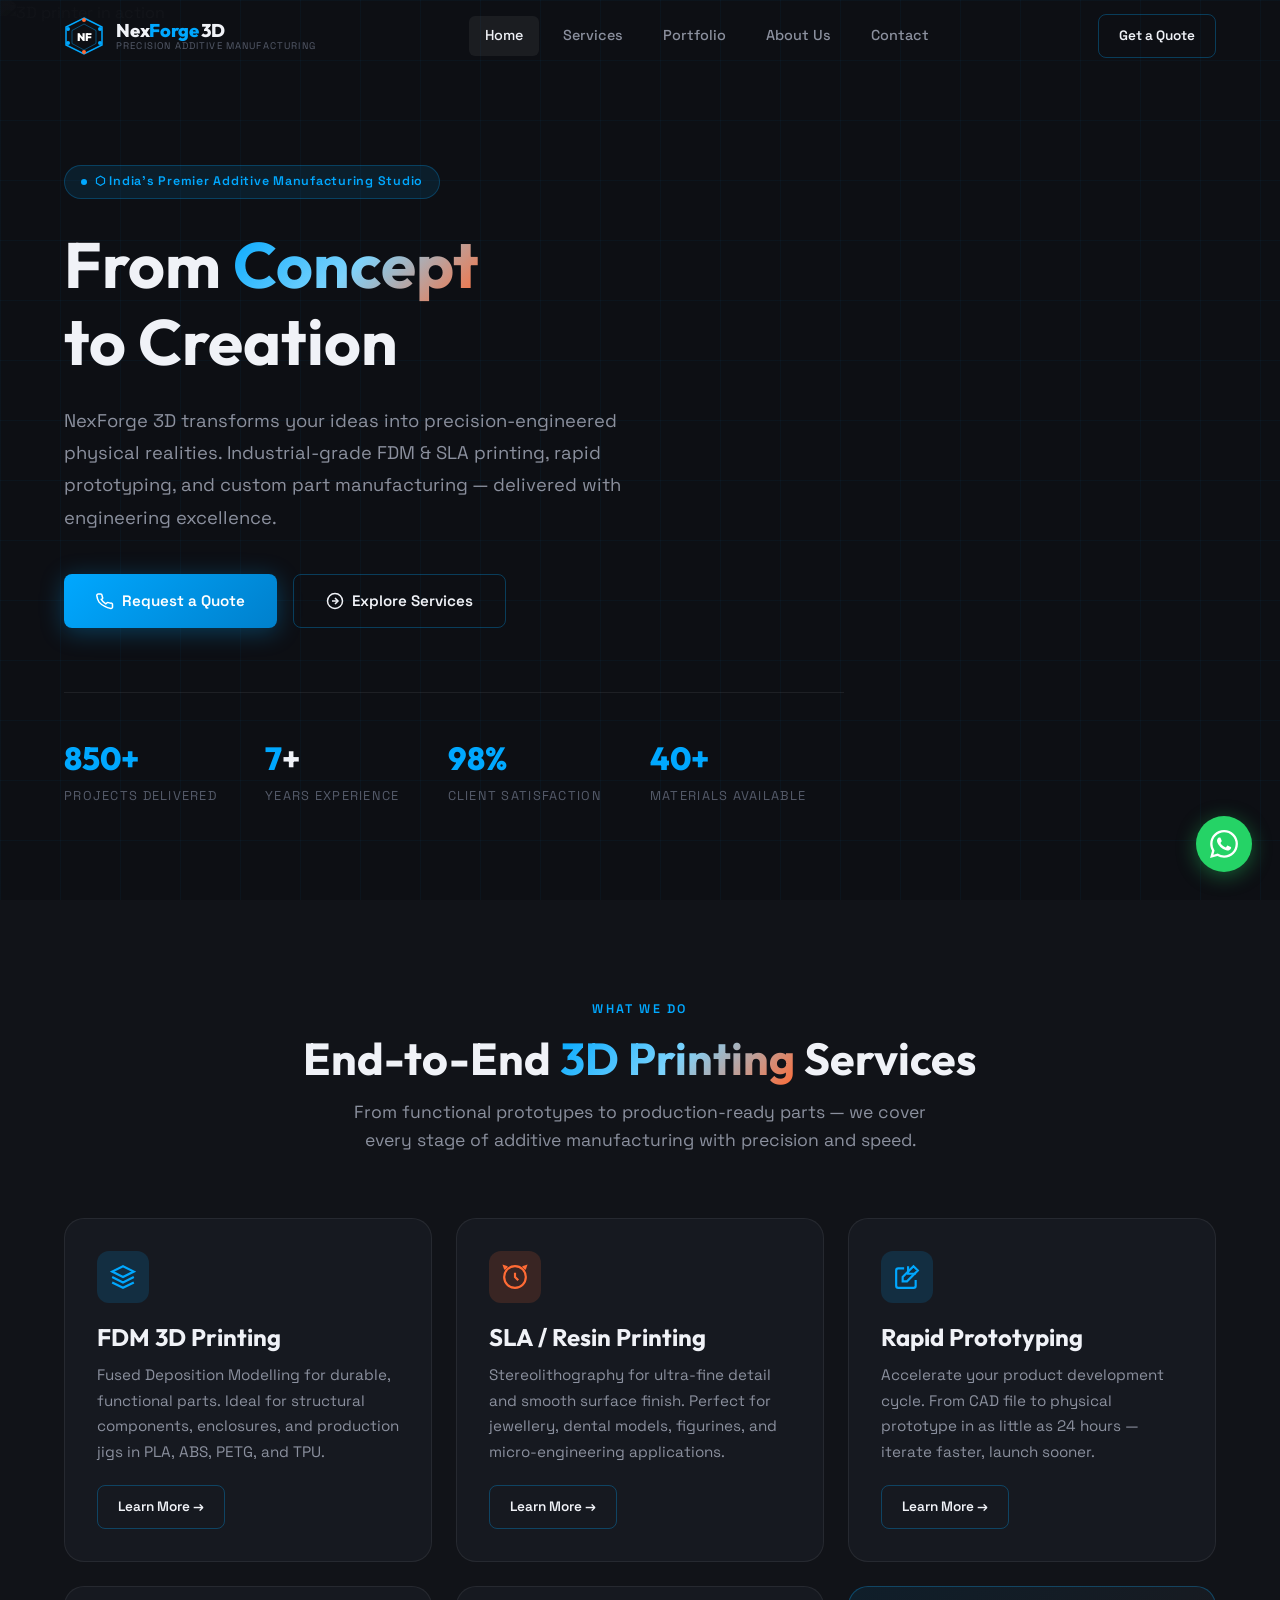
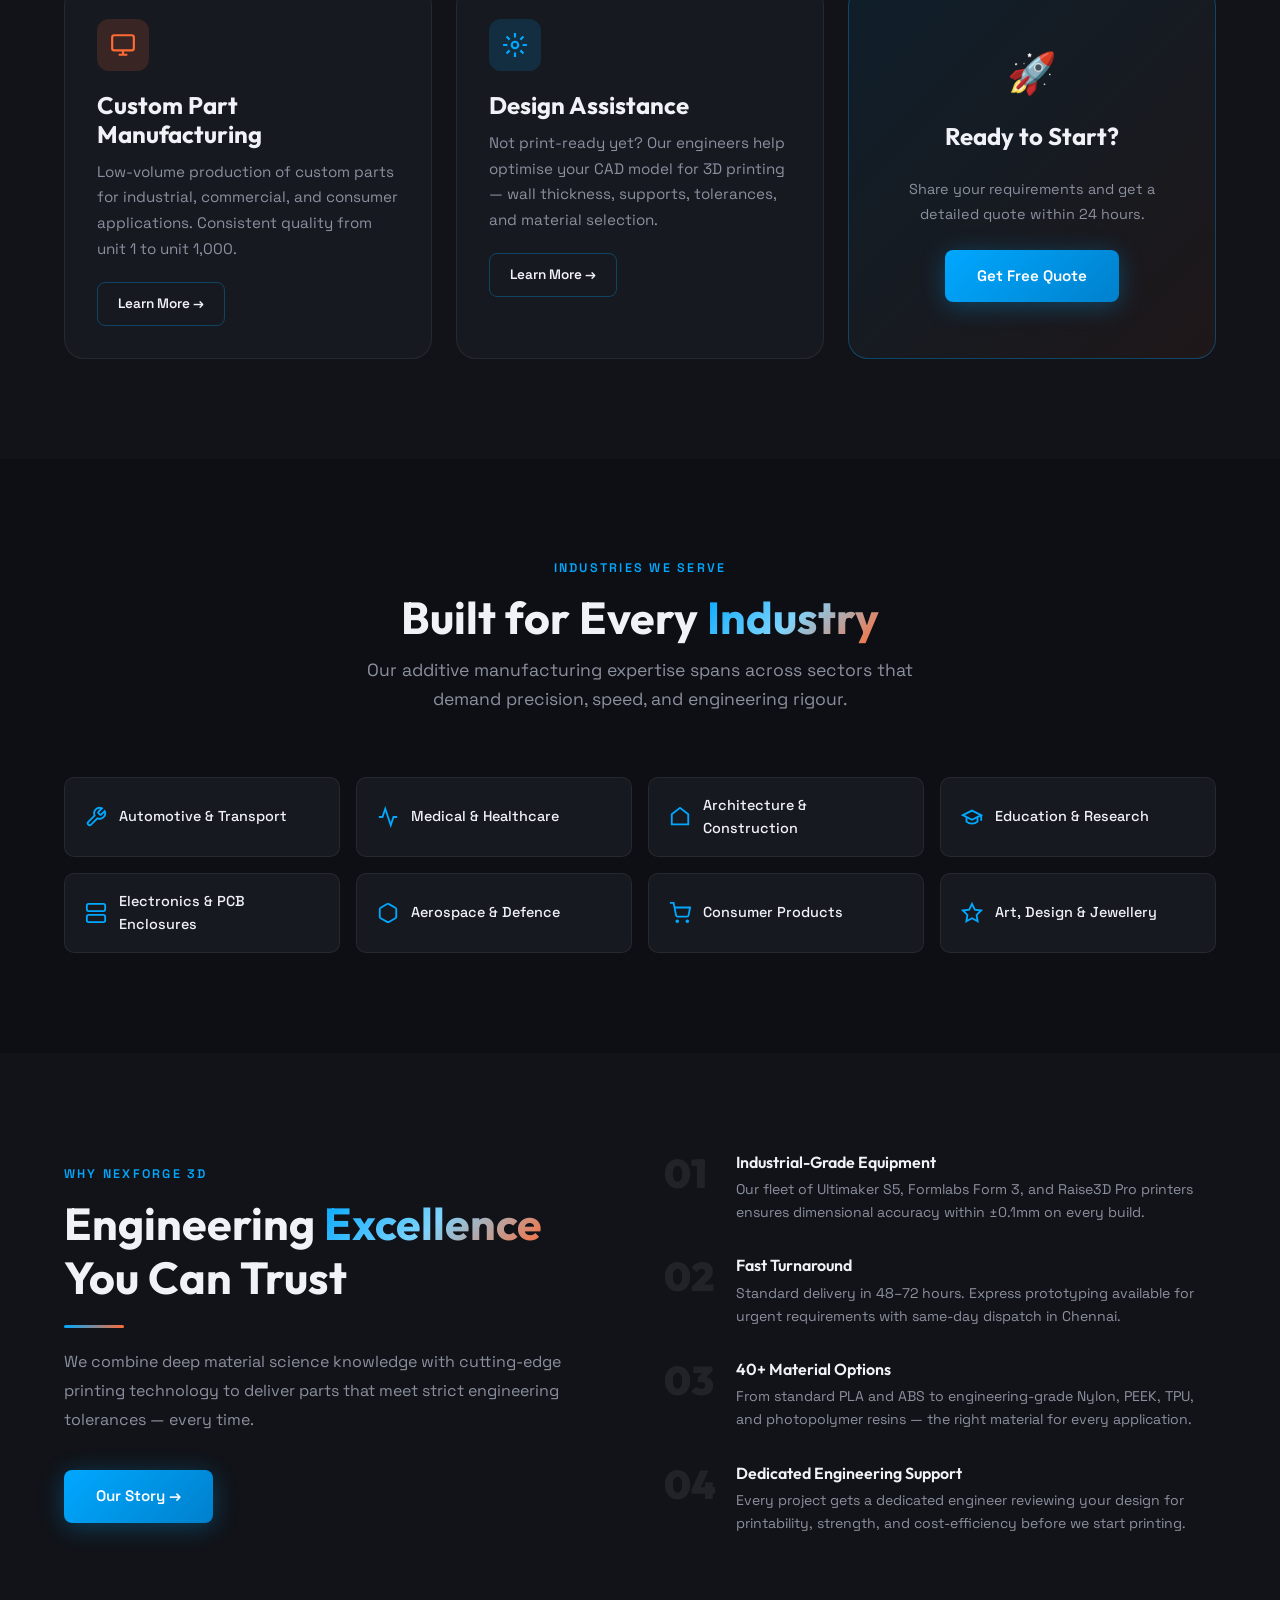
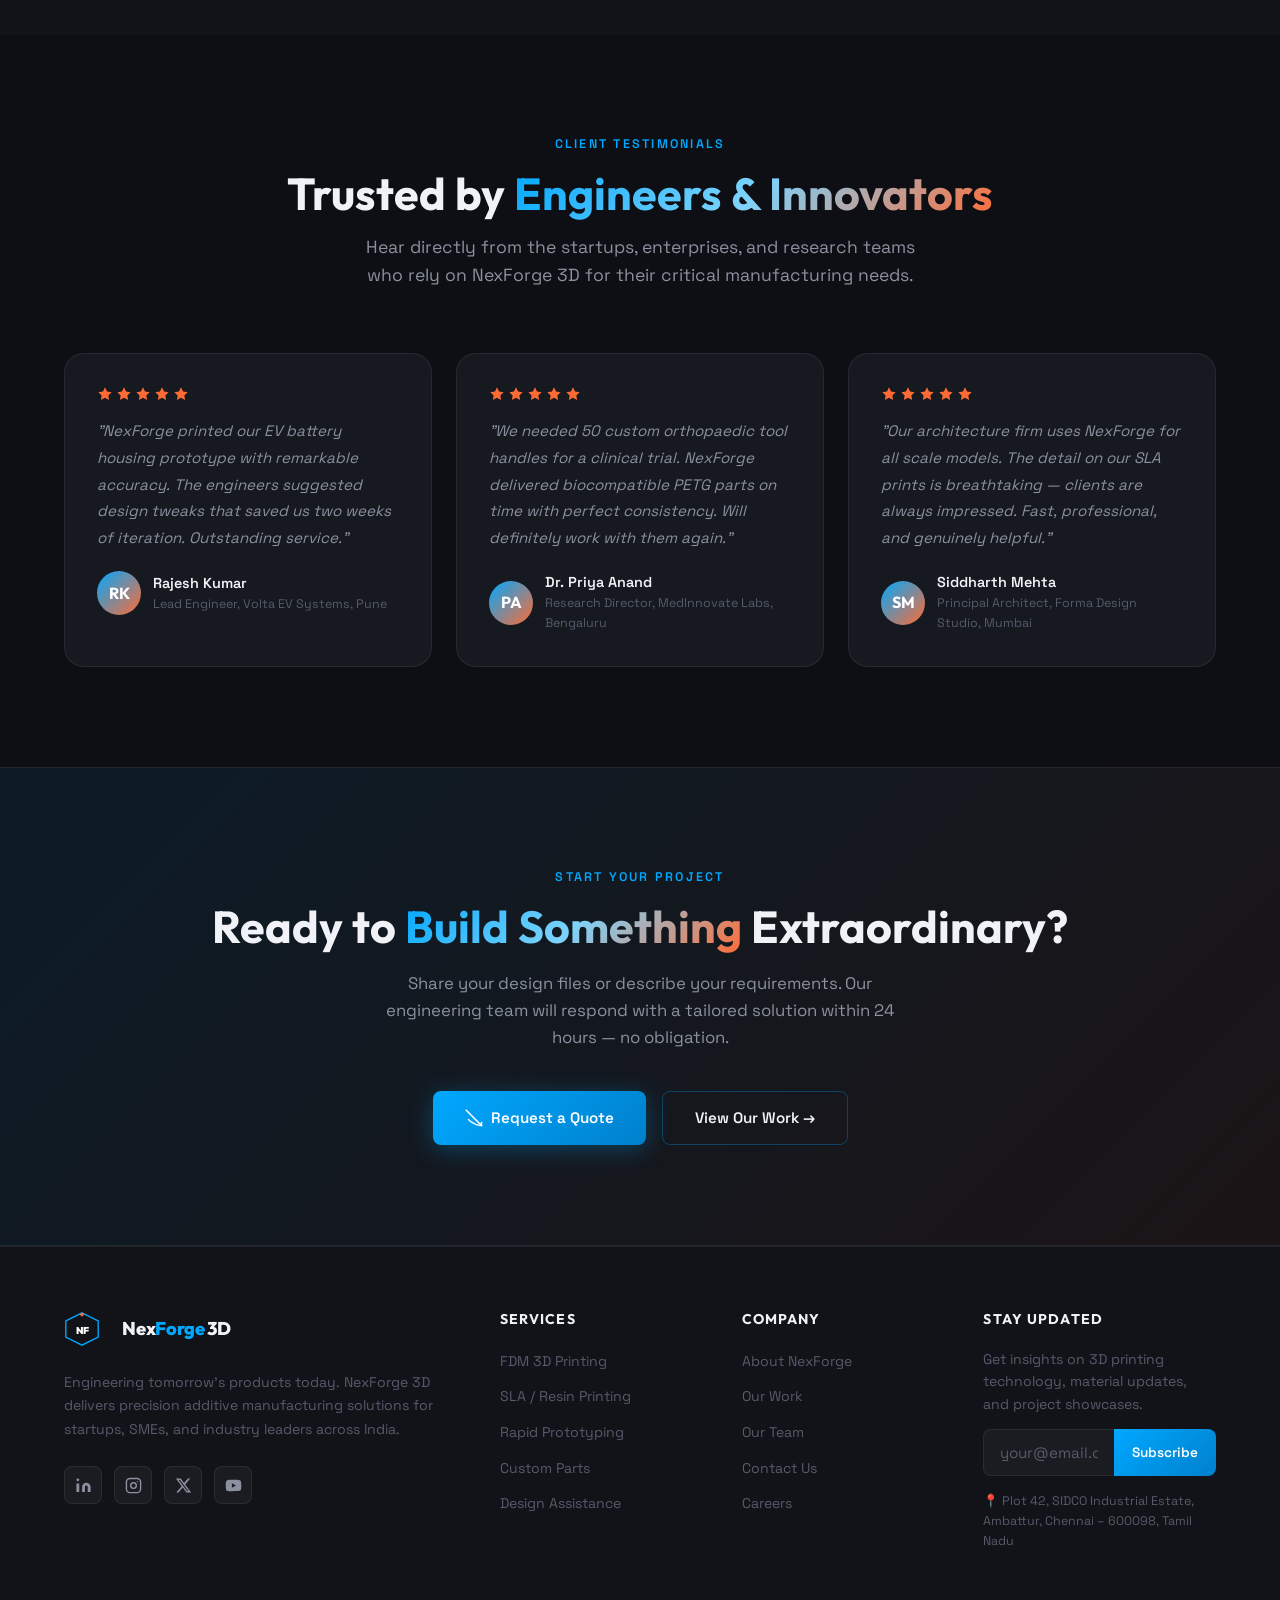
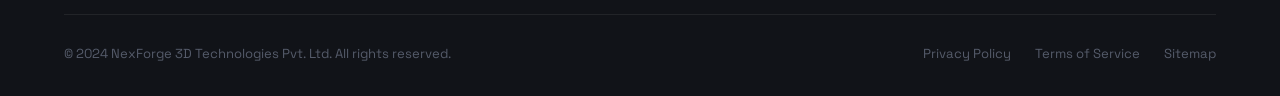
==== index.html @ 6994309c "Add files via upload" ====
<!DOCTYPE html>
<html lang="en">
<head>
<meta charset="UTF-8">
<meta name="viewport" content="width=device-width,initial-scale=1">
<title>NexForge 3D – Precision 3D Printing for Modern Innovation</title>
<meta name="description" content="NexForge 3D delivers professional FDM, SLA, and rapid prototyping services across India. From concept to creation – precision additive manufacturing.">
<link rel="stylesheet" href="styles.css">
<style>
.services-preview{display:grid;grid-template-columns:repeat(3,1fr);gap:24px;}
.industries-grid{display:grid;grid-template-columns:repeat(4,1fr);gap:16px;}
.testimonials-grid{display:grid;grid-template-columns:repeat(3,1fr);gap:24px;}
.hero-visual{position:absolute;right:0;top:50%;transform:translateY(-50%);width:48%;opacity:.6;pointer-events:none;}
@media(max-width:1024px){.services-preview{grid-template-columns:repeat(2,1fr);}.industries-grid{grid-template-columns:repeat(2,1fr);}.testimonials-grid{grid-template-columns:1fr 1fr;}}
@media(max-width:768px){.services-preview,.testimonials-grid{grid-template-columns:1fr;}.industries-grid{grid-template-columns:repeat(2,1fr);}.hero-visual{display:none;}}
</style>
</head>
<body>
<div id="nav-placeholder"></div>

<!-- HERO -->
<section class="hero">
  <div class="hero-bg">
    <img src="C:/Users/deepak/.gemini/antigravity/brain/b2f35f81-ffc1-4e30-b660-33a1008ea707/hero_3d_print_1777573349455.png" alt="3D printer in action">
  </div>
  <div class="hero-grid-overlay"></div>
  <div class="container" style="position:relative;z-index:2;padding-top:40px;padding-bottom:40px;">
    <div class="hero-content">
      <div class="hero-badge">⬡ India's Premier Additive Manufacturing Studio</div>
      <h1>From <span class="gradient-text">Concept</span><br>to Creation</h1>
      <p class="hero-sub">NexForge 3D transforms your ideas into precision-engineered physical realities. Industrial-grade FDM &amp; SLA printing, rapid prototyping, and custom part manufacturing — delivered with engineering excellence.</p>
      <div class="hero-actions">
        <a href="contact.html" class="btn btn-primary">
          <svg viewBox="0 0 24 24" fill="none" stroke="currentColor" stroke-width="2"><path d="M22 16.92v3a2 2 0 01-2.18 2 19.79 19.79 0 01-8.63-3.07A19.5 19.5 0 014.14 13.5 19.79 19.79 0 011.07 4.88 2 2 0 013.05 2.7h3a2 2 0 012 1.72c.127.96.361 1.903.7 2.81a2 2 0 01-.45 2.11L7.09 9.91a16 16 0 006 6l1.27-1.27a2 2 0 012.11-.45c.907.339 1.85.573 2.81.7A2 2 0 0122 16.92z"/></svg>
          Request a Quote
        </a>
        <a href="services.html" class="btn btn-secondary">
          <svg viewBox="0 0 24 24" fill="none" stroke="currentColor" stroke-width="2"><circle cx="12" cy="12" r="10"/><polyline points="12 8 16 12 12 16"/><line x1="8" y1="12" x2="16" y2="12"/></svg>
          Explore Services
        </a>
      </div>
      <div class="hero-stats stats-section">
        <div>
          <div class="hero-stat-num"><span data-count="850" data-suffix="+">850+</span></div>
          <div class="hero-stat-label">Projects Delivered</div>
        </div>
        <div>
          <div class="hero-stat-num"><span data-count="7" data-suffix="">7</span>+</div>
          <div class="hero-stat-label">Years Experience</div>
        </div>
        <div>
          <div class="hero-stat-num"><span data-count="98" data-suffix="%">98%</span></div>
          <div class="hero-stat-label">Client Satisfaction</div>
        </div>
        <div>
          <div class="hero-stat-num"><span data-count="40" data-suffix="+">40+</span></div>
          <div class="hero-stat-label">Materials Available</div>
        </div>
      </div>
    </div>
  </div>
</section>

<!-- SERVICES OVERVIEW -->
<section class="section" style="background:var(--bg-secondary);">
  <div class="container">
    <div class="section-header">
      <span class="eyebrow">What We Do</span>
      <h2>End-to-End <span class="gradient-text">3D Printing</span> Services</h2>
      <p>From functional prototypes to production-ready parts — we cover every stage of additive manufacturing with precision and speed.</p>
    </div>
    <div class="services-preview">
      <div class="card animate-on-scroll">
        <div class="card-icon blue">
          <svg viewBox="0 0 24 24" fill="none" stroke="#00a8ff" stroke-width="2"><path d="M12 2L2 7l10 5 10-5-10-5z"/><path d="M2 17l10 5 10-5"/><path d="M2 12l10 5 10-5"/></svg>
        </div>
        <h3>FDM 3D Printing</h3>
        <p>Fused Deposition Modelling for durable, functional parts. Ideal for structural components, enclosures, and production jigs in PLA, ABS, PETG, and TPU.</p>
        <a href="services.html#fdm" class="btn btn-secondary" style="margin-top:20px;padding:10px 20px;font-size:.85rem;">Learn More →</a>
      </div>
      <div class="card animate-on-scroll delay-1">
        <div class="card-icon orange">
          <svg viewBox="0 0 24 24" fill="none" stroke="#ff6b35" stroke-width="2"><circle cx="12" cy="12" r="10"/><path d="M12 8v4l3 3"/><path d="M5 3L2 2l1 3"/><path d="M19 3l3-1-1 3"/></svg>
        </div>
        <h3>SLA / Resin Printing</h3>
        <p>Stereolithography for ultra-fine detail and smooth surface finish. Perfect for jewellery, dental models, figurines, and micro-engineering applications.</p>
        <a href="services.html#sla" class="btn btn-secondary" style="margin-top:20px;padding:10px 20px;font-size:.85rem;">Learn More →</a>
      </div>
      <div class="card animate-on-scroll delay-2">
        <div class="card-icon blue">
          <svg viewBox="0 0 24 24" fill="none" stroke="#00a8ff" stroke-width="2"><polyline points="13 2 13 9 20 9"/><path d="M20 14.66V20a2 2 0 01-2 2H4a2 2 0 01-2-2V6a2 2 0 012-2h5.34"/><polygon points="18 2 22 6 12 16 8 16 8 12 18 2"/></svg>
        </div>
        <h3>Rapid Prototyping</h3>
        <p>Accelerate your product development cycle. From CAD file to physical prototype in as little as 24 hours — iterate faster, launch sooner.</p>
        <a href="services.html#rapid" class="btn btn-secondary" style="margin-top:20px;padding:10px 20px;font-size:.85rem;">Learn More →</a>
      </div>
      <div class="card animate-on-scroll delay-3">
        <div class="card-icon orange">
          <svg viewBox="0 0 24 24" fill="none" stroke="#ff6b35" stroke-width="2"><rect x="2" y="3" width="20" height="14" rx="2"/><path d="M8 21h8m-4-4v4"/></svg>
        </div>
        <h3>Custom Part Manufacturing</h3>
        <p>Low-volume production of custom parts for industrial, commercial, and consumer applications. Consistent quality from unit 1 to unit 1,000.</p>
        <a href="services.html#custom" class="btn btn-secondary" style="margin-top:20px;padding:10px 20px;font-size:.85rem;">Learn More →</a>
      </div>
      <div class="card animate-on-scroll delay-1">
        <div class="card-icon blue">
          <svg viewBox="0 0 24 24" fill="none" stroke="#00a8ff" stroke-width="2"><circle cx="12" cy="12" r="3"/><path d="M12 1v4M12 19v4M4.22 4.22l2.83 2.83M16.95 16.95l2.83 2.83M1 12h4M19 12h4M4.22 19.78l2.83-2.83M16.95 7.05l2.83-2.83"/></svg>
        </div>
        <h3>Design Assistance</h3>
        <p>Not print-ready yet? Our engineers help optimise your CAD model for 3D printing — wall thickness, supports, tolerances, and material selection.</p>
        <a href="services.html#design" class="btn btn-secondary" style="margin-top:20px;padding:10px 20px;font-size:.85rem;">Learn More →</a>
      </div>
      <div class="card animate-on-scroll delay-2" style="background:linear-gradient(135deg,rgba(0,168,255,.08),rgba(255,107,53,.06));border-color:var(--border-blue);">
        <div style="height:100%;display:flex;flex-direction:column;justify-content:center;align-items:center;text-align:center;gap:16px;">
          <div style="font-size:2.5rem;">🚀</div>
          <h3>Ready to Start?</h3>
          <p style="color:var(--text-secondary);font-size:.9rem;">Share your requirements and get a detailed quote within 24 hours.</p>
          <a href="contact.html" class="btn btn-primary" style="margin-top:8px;">Get Free Quote</a>
        </div>
      </div>
    </div>
  </div>
</section>

<!-- INDUSTRIES -->
<section class="section">
  <div class="container">
    <div class="section-header">
      <span class="eyebrow">Industries We Serve</span>
      <h2>Built for Every <span class="gradient-text">Industry</span></h2>
      <p>Our additive manufacturing expertise spans across sectors that demand precision, speed, and engineering rigour.</p>
    </div>
    <div class="industries-grid">
      <div class="industry-pill animate-on-scroll">
        <svg viewBox="0 0 24 24" fill="none" stroke="currentColor" stroke-width="2"><path d="M14.7 6.3a1 1 0 000 1.4l1.6 1.6a1 1 0 001.4 0l3.77-3.77a6 6 0 01-7.94 7.94l-6.91 6.91a2.12 2.12 0 01-3-3l6.91-6.91a6 6 0 017.94-7.94l-3.76 3.76z"/></svg>
        <span>Automotive &amp; Transport</span>
      </div>
      <div class="industry-pill animate-on-scroll delay-1">
        <svg viewBox="0 0 24 24" fill="none" stroke="currentColor" stroke-width="2"><path d="M22 12h-4l-3 9L9 3l-3 9H2"/></svg>
        <span>Medical &amp; Healthcare</span>
      </div>
      <div class="industry-pill animate-on-scroll delay-2">
        <svg viewBox="0 0 24 24" fill="none" stroke="currentColor" stroke-width="2"><polygon points="3 9 12 2 21 9 21 20 3 20 3 9"/></svg>
        <span>Architecture &amp; Construction</span>
      </div>
      <div class="industry-pill animate-on-scroll delay-3">
        <svg viewBox="0 0 24 24" fill="none" stroke="currentColor" stroke-width="2"><path d="M22 10v6M2 10l10-5 10 5-10 5z"/><path d="M6 12v5c3 3 9 3 12 0v-5"/></svg>
        <span>Education &amp; Research</span>
      </div>
      <div class="industry-pill animate-on-scroll">
        <svg viewBox="0 0 24 24" fill="none" stroke="currentColor" stroke-width="2"><rect x="2" y="2" width="20" height="8" rx="2"/><rect x="2" y="14" width="20" height="8" rx="2"/><line x1="6" y1="6" x2="6.01" y2="6"/><line x1="6" y1="18" x2="6.01" y2="18"/></svg>
        <span>Electronics &amp; PCB Enclosures</span>
      </div>
      <div class="industry-pill animate-on-scroll delay-1">
        <svg viewBox="0 0 24 24" fill="none" stroke="currentColor" stroke-width="2"><path d="M21 16V8a2 2 0 00-1-1.73l-7-4a2 2 0 00-2 0l-7 4A2 2 0 003 8v8a2 2 0 001 1.73l7 4a2 2 0 002 0l7-4A2 2 0 0021 16z"/></svg>
        <span>Aerospace &amp; Defence</span>
      </div>
      <div class="industry-pill animate-on-scroll delay-2">
        <svg viewBox="0 0 24 24" fill="none" stroke="currentColor" stroke-width="2"><circle cx="9" cy="21" r="1"/><circle cx="20" cy="21" r="1"/><path d="M1 1h4l2.68 13.39a2 2 0 002 1.61h9.72a2 2 0 002-1.61L23 6H6"/></svg>
        <span>Consumer Products</span>
      </div>
      <div class="industry-pill animate-on-scroll delay-3">
        <svg viewBox="0 0 24 24" fill="none" stroke="currentColor" stroke-width="2"><polygon points="12 2 15.09 8.26 22 9.27 17 14.14 18.18 21.02 12 17.77 5.82 21.02 7 14.14 2 9.27 8.91 8.26 12 2"/></svg>
        <span>Art, Design &amp; Jewellery</span>
      </div>
    </div>
  </div>
</section>

<!-- WHY CHOOSE US -->
<section class="section" style="background:var(--bg-secondary);">
  <div class="container">
    <div class="why-grid">
      <div>
        <span class="eyebrow">Why NexForge 3D</span>
        <h2>Engineering <span class="gradient-text">Excellence</span> You Can Trust</h2>
        <div class="divider left"></div>
        <p style="color:var(--text-secondary);margin:20px 0 36px;line-height:1.8;">We combine deep material science knowledge with cutting-edge printing technology to deliver parts that meet strict engineering tolerances — every time.</p>
        <a href="about.html" class="btn btn-primary">Our Story →</a>
      </div>
      <div>
        <div class="why-item animate-on-scroll">
          <div class="why-num">01</div>
          <div class="why-text">
            <h4>Industrial-Grade Equipment</h4>
            <p>Our fleet of Ultimaker S5, Formlabs Form 3, and Raise3D Pro printers ensures dimensional accuracy within ±0.1mm on every build.</p>
          </div>
        </div>
        <div class="why-item animate-on-scroll delay-1">
          <div class="why-num">02</div>
          <div class="why-text">
            <h4>Fast Turnaround</h4>
            <p>Standard delivery in 48–72 hours. Express prototyping available for urgent requirements with same-day dispatch in Chennai.</p>
          </div>
        </div>
        <div class="why-item animate-on-scroll delay-2">
          <div class="why-num">03</div>
          <div class="why-text">
            <h4>40+ Material Options</h4>
            <p>From standard PLA and ABS to engineering-grade Nylon, PEEK, TPU, and photopolymer resins — the right material for every application.</p>
          </div>
        </div>
        <div class="why-item animate-on-scroll delay-3">
          <div class="why-num">04</div>
          <div class="why-text">
            <h4>Dedicated Engineering Support</h4>
            <p>Every project gets a dedicated engineer reviewing your design for printability, strength, and cost-efficiency before we start printing.</p>
          </div>
        </div>
      </div>
    </div>
  </div>
</section>

<!-- TESTIMONIALS -->
<section class="section">
  <div class="container">
    <div class="section-header">
      <span class="eyebrow">Client Testimonials</span>
      <h2>Trusted by <span class="gradient-text">Engineers &amp; Innovators</span></h2>
      <p>Hear directly from the startups, enterprises, and research teams who rely on NexForge 3D for their critical manufacturing needs.</p>
    </div>
    <div class="testimonials-grid">
      <div class="testimonial-card animate-on-scroll">
        <div class="stars">
          <svg viewBox="0 0 24 24"><polygon points="12 2 15.09 8.26 22 9.27 17 14.14 18.18 21.02 12 17.77 5.82 21.02 7 14.14 2 9.27 8.91 8.26 12 2"/></svg>
          <svg viewBox="0 0 24 24"><polygon points="12 2 15.09 8.26 22 9.27 17 14.14 18.18 21.02 12 17.77 5.82 21.02 7 14.14 2 9.27 8.91 8.26 12 2"/></svg>
          <svg viewBox="0 0 24 24"><polygon points="12 2 15.09 8.26 22 9.27 17 14.14 18.18 21.02 12 17.77 5.82 21.02 7 14.14 2 9.27 8.91 8.26 12 2"/></svg>
          <svg viewBox="0 0 24 24"><polygon points="12 2 15.09 8.26 22 9.27 17 14.14 18.18 21.02 12 17.77 5.82 21.02 7 14.14 2 9.27 8.91 8.26 12 2"/></svg>
          <svg viewBox="0 0 24 24"><polygon points="12 2 15.09 8.26 22 9.27 17 14.14 18.18 21.02 12 17.77 5.82 21.02 7 14.14 2 9.27 8.91 8.26 12 2"/></svg>
        </div>
        <blockquote>"NexForge printed our EV battery housing prototype with remarkable accuracy. The engineers suggested design tweaks that saved us two weeks of iteration. Outstanding service."</blockquote>
        <div class="testimonial-author">
          <div class="author-avatar">RK</div>
          <div>
            <div class="author-name">Rajesh Kumar</div>
            <div class="author-role">Lead Engineer, Volta EV Systems, Pune</div>
          </div>
        </div>
      </div>
      <div class="testimonial-card animate-on-scroll delay-1">
        <div class="stars">
          <svg viewBox="0 0 24 24"><polygon points="12 2 15.09 8.26 22 9.27 17 14.14 18.18 21.02 12 17.77 5.82 21.02 7 14.14 2 9.27 8.91 8.26 12 2"/></svg>
          <svg viewBox="0 0 24 24"><polygon points="12 2 15.09 8.26 22 9.27 17 14.14 18.18 21.02 12 17.77 5.82 21.02 7 14.14 2 9.27 8.91 8.26 12 2"/></svg>
          <svg viewBox="0 0 24 24"><polygon points="12 2 15.09 8.26 22 9.27 17 14.14 18.18 21.02 12 17.77 5.82 21.02 7 14.14 2 9.27 8.91 8.26 12 2"/></svg>
          <svg viewBox="0 0 24 24"><polygon points="12 2 15.09 8.26 22 9.27 17 14.14 18.18 21.02 12 17.77 5.82 21.02 7 14.14 2 9.27 8.91 8.26 12 2"/></svg>
          <svg viewBox="0 0 24 24"><polygon points="12 2 15.09 8.26 22 9.27 17 14.14 18.18 21.02 12 17.77 5.82 21.02 7 14.14 2 9.27 8.91 8.26 12 2"/></svg>
        </div>
        <blockquote>"We needed 50 custom orthopaedic tool handles for a clinical trial. NexForge delivered biocompatible PETG parts on time with perfect consistency. Will definitely work with them again."</blockquote>
        <div class="testimonial-author">
          <div class="author-avatar">PA</div>
          <div>
            <div class="author-name">Dr. Priya Anand</div>
            <div class="author-role">Research Director, MedInnovate Labs, Bengaluru</div>
          </div>
        </div>
      </div>
      <div class="testimonial-card animate-on-scroll delay-2">
        <div class="stars">
          <svg viewBox="0 0 24 24"><polygon points="12 2 15.09 8.26 22 9.27 17 14.14 18.18 21.02 12 17.77 5.82 21.02 7 14.14 2 9.27 8.91 8.26 12 2"/></svg>
          <svg viewBox="0 0 24 24"><polygon points="12 2 15.09 8.26 22 9.27 17 14.14 18.18 21.02 12 17.77 5.82 21.02 7 14.14 2 9.27 8.91 8.26 12 2"/></svg>
          <svg viewBox="0 0 24 24"><polygon points="12 2 15.09 8.26 22 9.27 17 14.14 18.18 21.02 12 17.77 5.82 21.02 7 14.14 2 9.27 8.91 8.26 12 2"/></svg>
          <svg viewBox="0 0 24 24"><polygon points="12 2 15.09 8.26 22 9.27 17 14.14 18.18 21.02 12 17.77 5.82 21.02 7 14.14 2 9.27 8.91 8.26 12 2"/></svg>
          <svg viewBox="0 0 24 24"><polygon points="12 2 15.09 8.26 22 9.27 17 14.14 18.18 21.02 12 17.77 5.82 21.02 7 14.14 2 9.27 8.91 8.26 12 2"/></svg>
        </div>
        <blockquote>"Our architecture firm uses NexForge for all scale models. The detail on our SLA prints is breathtaking — clients are always impressed. Fast, professional, and genuinely helpful."</blockquote>
        <div class="testimonial-author">
          <div class="author-avatar">SM</div>
          <div>
            <div class="author-name">Siddharth Mehta</div>
            <div class="author-role">Principal Architect, Forma Design Studio, Mumbai</div>
          </div>
        </div>
      </div>
    </div>
  </div>
</section>

<!-- CTA -->
<section class="cta-section">
  <div class="container">
    <span class="eyebrow" style="display:block;text-align:center;">Start Your Project</span>
    <h2>Ready to <span class="gradient-text">Build Something</span> Extraordinary?</h2>
    <p>Share your design files or describe your requirements. Our engineering team will respond with a tailored solution within 24 hours — no obligation.</p>
    <div class="cta-actions">
      <a href="contact.html" class="btn btn-primary">
        <svg viewBox="0 0 24 24" fill="none" stroke="currentColor" stroke-width="2"><path d="M22 16.92v3a2 2 0 01-2.18 2 19.79 19.79 0 01-8.63-3.07A19.5 19.5 0 014.14 13.5"/><path d="M1 1l22 22"/></svg>
        Request a Quote
      </a>
      <a href="portfolio.html" class="btn btn-secondary">View Our Work →</a>
    </div>
  </div>
</section>

<div id="footer-placeholder"></div>
<script src="components.js"></script>
<script src="main.js"></script>
</body>
</html>
---- styles.css ----
@import url('https://fonts.googleapis.com/css2?family=Outfit:wght@300;400;500;600;700;800;900&family=Space+Grotesk:wght@300;400;500;600;700&display=swap');

:root {
  --bg-primary: #0d0f14;
  --bg-secondary: #111318;
  --bg-card: #161920;
  --bg-card-hover: #1c2028;
  --blue: #00a8ff;
  --blue-dark: #0080cc;
  --blue-glow: rgba(0,168,255,0.15);
  --orange: #ff6b35;
  --orange-dark: #e05520;
  --orange-glow: rgba(255,107,53,0.15);
  --text-primary: #f0f2f7;
  --text-secondary: #8b909e;
  --text-muted: #555b6a;
  --border: rgba(255,255,255,0.07);
  --border-blue: rgba(0,168,255,0.3);
  --nav-h: 72px;
  --radius: 12px;
  --radius-lg: 20px;
  --shadow-blue: 0 0 40px rgba(0,168,255,0.12);
  --shadow-orange: 0 0 40px rgba(255,107,53,0.12);
  --transition: all 0.3s cubic-bezier(0.4,0,0.2,1);
}

*,*::before,*::after{box-sizing:border-box;margin:0;padding:0;}
html{scroll-behavior:smooth;font-size:16px;}
body{background:var(--bg-primary);color:var(--text-primary);font-family:'Space Grotesk',sans-serif;line-height:1.6;overflow-x:hidden;}
img{max-width:100%;height:auto;display:block;}
a{text-decoration:none;color:inherit;}
ul{list-style:none;}
button{cursor:pointer;border:none;background:none;font-family:inherit;}

/* ── SCROLLBAR ── */
::-webkit-scrollbar{width:6px;}
::-webkit-scrollbar-track{background:var(--bg-secondary);}
::-webkit-scrollbar-thumb{background:var(--blue-dark);border-radius:3px;}

/* ── TYPOGRAPHY ── */
h1,h2,h3,h4,h5{font-family:'Outfit',sans-serif;line-height:1.2;font-weight:700;}
h1{font-size:clamp(2.4rem,5vw,4.2rem);}
h2{font-size:clamp(1.8rem,3.5vw,2.8rem);}
h3{font-size:clamp(1.2rem,2vw,1.5rem);}
.eyebrow{font-size:.78rem;font-weight:600;letter-spacing:.18em;text-transform:uppercase;color:var(--blue);margin-bottom:.75rem;display:block;}
.gradient-text{background:linear-gradient(135deg,var(--blue) 0%,#7dd3fc 50%,var(--orange) 100%);-webkit-background-clip:text;-webkit-text-fill-color:transparent;background-clip:text;}

/* ── LAYOUT ── */
.container{width:100%;max-width:1200px;margin:0 auto;padding:0 24px;}
.section{padding:100px 0;}
.section-header{text-align:center;margin-bottom:64px;}
.section-header p{color:var(--text-secondary);font-size:1.1rem;max-width:580px;margin:.75rem auto 0;}
.grid-2{display:grid;grid-template-columns:repeat(2,1fr);gap:32px;}
.grid-3{display:grid;grid-template-columns:repeat(3,1fr);gap:28px;}
.grid-4{display:grid;grid-template-columns:repeat(4,1fr);gap:24px;}

/* ── BUTTONS ── */
.btn{display:inline-flex;align-items:center;gap:8px;padding:14px 32px;border-radius:8px;font-weight:600;font-size:.95rem;transition:var(--transition);position:relative;overflow:hidden;}
.btn::before{content:'';position:absolute;inset:0;opacity:0;transition:opacity .3s;}
.btn:hover::before{opacity:1;}
.btn-primary{background:linear-gradient(135deg,var(--blue),var(--blue-dark));color:#fff;box-shadow:0 4px 24px rgba(0,168,255,0.3);}
.btn-primary::before{background:linear-gradient(135deg,#22c0ff,var(--blue));}
.btn-primary:hover{transform:translateY(-2px);box-shadow:0 8px 32px rgba(0,168,255,0.45);}
.btn-secondary{background:transparent;color:var(--text-primary);border:1.5px solid var(--border-blue);}
.btn-secondary:hover{background:var(--blue-glow);border-color:var(--blue);color:var(--blue);}
.btn-orange{background:linear-gradient(135deg,var(--orange),var(--orange-dark));color:#fff;box-shadow:0 4px 24px rgba(255,107,53,0.3);}
.btn-orange:hover{transform:translateY(-2px);box-shadow:0 8px 32px rgba(255,107,53,0.45);}
.btn svg{width:18px;height:18px;flex-shrink:0;}

/* ── NAV ── */
nav{position:fixed;top:0;left:0;right:0;z-index:1000;height:var(--nav-h);transition:var(--transition);}
nav.scrolled{background:rgba(13,15,20,0.92);backdrop-filter:blur(20px);-webkit-backdrop-filter:blur(20px);border-bottom:1px solid var(--border);}
.nav-inner{display:flex;align-items:center;justify-content:space-between;height:var(--nav-h);}
.nav-logo{display:flex;align-items:center;gap:12px;}
.nav-logo-icon{width:40px;height:40px;flex-shrink:0;}
.nav-logo-text{display:flex;flex-direction:column;line-height:1.1;}
.nav-logo-text .brand{font-family:'Outfit',sans-serif;font-weight:800;font-size:1.15rem;letter-spacing:-.01em;}
.nav-logo-text .brand span{color:var(--blue);}
.nav-logo-text .tagline-nav{font-size:.6rem;color:var(--text-muted);letter-spacing:.12em;text-transform:uppercase;}
.nav-links{display:flex;align-items:center;gap:8px;}
.nav-links a{padding:8px 16px;border-radius:6px;font-size:.9rem;font-weight:500;color:var(--text-secondary);transition:var(--transition);}
.nav-links a:hover,.nav-links a.active{color:var(--text-primary);background:rgba(255,255,255,0.06);}
.nav-cta{display:flex;align-items:center;gap:12px;}
.nav-hamburger{display:none;flex-direction:column;gap:5px;padding:8px;cursor:pointer;}
.nav-hamburger span{width:24px;height:2px;background:var(--text-primary);border-radius:2px;transition:var(--transition);}
.mobile-menu{display:none;position:fixed;top:var(--nav-h);left:0;right:0;background:rgba(13,15,20,0.98);backdrop-filter:blur(20px);padding:24px;border-bottom:1px solid var(--border);z-index:999;}
.mobile-menu.open{display:flex;flex-direction:column;gap:4px;}
.mobile-menu a{padding:12px 16px;border-radius:8px;font-size:1rem;font-weight:500;color:var(--text-secondary);transition:var(--transition);}
.mobile-menu a:hover,.mobile-menu a.active{color:var(--text-primary);background:rgba(255,255,255,0.06);}
.mobile-menu .mobile-cta{margin-top:12px;}

/* ── HERO ── */
.hero{min-height:100vh;display:flex;align-items:center;position:relative;overflow:hidden;padding-top:var(--nav-h);}
.hero-bg{position:absolute;inset:0;z-index:0;}
.hero-bg img{width:100%;height:100%;object-fit:cover;opacity:.25;}
.hero-bg::after{content:'';position:absolute;inset:0;background:linear-gradient(135deg,rgba(13,15,20,.95) 0%,rgba(13,15,20,.7) 50%,rgba(13,15,20,.88) 100%);}
.hero-grid-overlay{position:absolute;inset:0;background-image:linear-gradient(rgba(0,168,255,.04) 1px,transparent 1px),linear-gradient(90deg,rgba(0,168,255,.04) 1px,transparent 1px);background-size:60px 60px;z-index:1;}
.hero-content{position:relative;z-index:2;max-width:780px;}
.hero-badge{display:inline-flex;align-items:center;gap:8px;background:rgba(0,168,255,0.1);border:1px solid rgba(0,168,255,0.25);border-radius:100px;padding:6px 16px;font-size:.78rem;font-weight:600;color:var(--blue);margin-bottom:28px;letter-spacing:.06em;}
.hero-badge::before{content:'';width:6px;height:6px;background:var(--blue);border-radius:50%;animation:pulse 2s infinite;}
.hero h1{margin-bottom:24px;}
.hero-sub{font-size:1.15rem;color:var(--text-secondary);max-width:560px;margin-bottom:40px;line-height:1.75;}
.hero-actions{display:flex;gap:16px;flex-wrap:wrap;}
.hero-stats{display:flex;gap:48px;margin-top:64px;padding-top:40px;border-top:1px solid var(--border);}
.hero-stat-num{font-family:'Outfit',sans-serif;font-size:2rem;font-weight:800;color:var(--text-primary);}
.hero-stat-num span{color:var(--blue);}
.hero-stat-label{font-size:.8rem;color:var(--text-muted);text-transform:uppercase;letter-spacing:.1em;margin-top:2px;}

/* ── CARDS ── */
.card{background:var(--bg-card);border:1px solid var(--border);border-radius:var(--radius-lg);padding:32px;transition:var(--transition);}
.card:hover{background:var(--bg-card-hover);border-color:var(--border-blue);transform:translateY(-4px);box-shadow:var(--shadow-blue);}
.card-icon{width:52px;height:52px;border-radius:12px;display:flex;align-items:center;justify-content:center;margin-bottom:20px;}
.card-icon.blue{background:var(--blue-glow);}
.card-icon.orange{background:var(--orange-glow);}
.card-icon svg{width:26px;height:26px;}
.card h3{margin-bottom:10px;}
.card p{color:var(--text-secondary);font-size:.95rem;line-height:1.7;}

/* ── SERVICE CARDS ── */
.service-card{background:var(--bg-card);border:1px solid var(--border);border-radius:var(--radius-lg);overflow:hidden;transition:var(--transition);}
.service-card:hover{border-color:var(--border-blue);transform:translateY(-6px);box-shadow:var(--shadow-blue);}
.service-card-visual{height:200px;display:flex;align-items:center;justify-content:center;position:relative;overflow:hidden;}
.service-card-visual img{width:100%;height:100%;object-fit:cover;transition:transform .5s ease;}
.service-card:hover .service-card-visual img{transform:scale(1.05);}
.service-card-body{padding:28px;}
.service-card-body h3{margin-bottom:10px;}
.service-card-body p{color:var(--text-secondary);font-size:.9rem;line-height:1.7;margin-bottom:16px;}
.service-tag{display:inline-block;background:var(--blue-glow);border:1px solid var(--border-blue);color:var(--blue);padding:3px 10px;border-radius:100px;font-size:.72rem;font-weight:600;letter-spacing:.04em;margin:3px 2px;}

/* ── PORTFOLIO ── */
.portfolio-card{background:var(--bg-card);border:1px solid var(--border);border-radius:var(--radius-lg);overflow:hidden;transition:var(--transition);}
.portfolio-card:hover{border-color:rgba(255,107,53,0.3);transform:translateY(-6px);box-shadow:var(--shadow-orange);}
.portfolio-img{height:240px;position:relative;overflow:hidden;}
.portfolio-img img{width:100%;height:100%;object-fit:cover;transition:transform .5s ease;}
.portfolio-card:hover .portfolio-img img{transform:scale(1.06);}
.portfolio-img-placeholder{width:100%;height:100%;display:flex;align-items:center;justify-content:center;}
.portfolio-overlay{position:absolute;inset:0;background:linear-gradient(to top,rgba(13,15,20,.8) 0%,transparent 60%);display:flex;align-items:flex-end;padding:20px;}
.portfolio-industry{background:var(--orange-glow);border:1px solid rgba(255,107,53,.35);color:var(--orange);padding:4px 12px;border-radius:100px;font-size:.7rem;font-weight:700;letter-spacing:.08em;text-transform:uppercase;}
.portfolio-body{padding:24px;}
.portfolio-body h3{margin-bottom:8px;font-size:1.1rem;}
.portfolio-body p{color:var(--text-secondary);font-size:.88rem;line-height:1.65;}
.portfolio-result{display:flex;align-items:center;gap:8px;margin-top:14px;padding-top:14px;border-top:1px solid var(--border);color:var(--blue);font-size:.82rem;font-weight:600;}

/* ── TESTIMONIALS ── */
.testimonial-card{background:var(--bg-card);border:1px solid var(--border);border-radius:var(--radius-lg);padding:32px;transition:var(--transition);}
.testimonial-card:hover{border-color:var(--border-blue);}
.stars{display:flex;gap:3px;margin-bottom:16px;}
.stars svg{width:16px;height:16px;fill:var(--orange);}
.testimonial-card blockquote{font-size:.95rem;color:var(--text-secondary);line-height:1.75;font-style:italic;margin-bottom:20px;}
.testimonial-author{display:flex;align-items:center;gap:12px;}
.author-avatar{width:44px;height:44px;border-radius:50%;background:linear-gradient(135deg,var(--blue),var(--orange));display:flex;align-items:center;justify-content:center;font-family:'Outfit',sans-serif;font-weight:700;font-size:1rem;color:#fff;flex-shrink:0;}
.author-name{font-weight:600;font-size:.9rem;}
.author-role{font-size:.78rem;color:var(--text-muted);}

/* ── INDUSTRIES ── */
.industry-pill{display:flex;align-items:center;gap:12px;background:var(--bg-card);border:1px solid var(--border);border-radius:10px;padding:16px 20px;transition:var(--transition);}
.industry-pill:hover{border-color:var(--border-blue);background:var(--bg-card-hover);}
.industry-pill svg{width:22px;height:22px;color:var(--blue);flex-shrink:0;}
.industry-pill span{font-weight:500;font-size:.9rem;}

/* ── WHY US ── */
.why-grid{display:grid;grid-template-columns:1fr 1fr;gap:48px;align-items:center;}
.why-item{display:flex;gap:20px;margin-bottom:32px;}
.why-item:last-child{margin-bottom:0;}
.why-num{font-family:'Outfit',sans-serif;font-size:2.5rem;font-weight:900;line-height:1;color:var(--border);min-width:52px;}
.why-text h4{font-size:1rem;font-weight:600;margin-bottom:6px;}
.why-text p{font-size:.88rem;color:var(--text-secondary);line-height:1.65;}

/* ── CTA SECTION ── */
.cta-section{background:linear-gradient(135deg,rgba(0,168,255,.08) 0%,rgba(255,107,53,.06) 100%);border-top:1px solid var(--border);border-bottom:1px solid var(--border);padding:100px 0;text-align:center;}
.cta-section h2{margin-bottom:16px;}
.cta-section p{color:var(--text-secondary);max-width:520px;margin:0 auto 40px;font-size:1.05rem;}
.cta-actions{display:flex;gap:16px;justify-content:center;flex-wrap:wrap;}

/* ── CONTACT FORM ── */
.contact-grid{display:grid;grid-template-columns:1fr 1.4fr;gap:64px;align-items:start;}
.contact-info h2{margin-bottom:16px;}
.contact-info p{color:var(--text-secondary);margin-bottom:40px;line-height:1.75;}
.contact-detail{display:flex;align-items:flex-start;gap:16px;margin-bottom:28px;}
.contact-detail-icon{width:44px;height:44px;border-radius:10px;background:var(--blue-glow);border:1px solid var(--border-blue);display:flex;align-items:center;justify-content:center;flex-shrink:0;}
.contact-detail-icon svg{width:20px;height:20px;color:var(--blue);}
.contact-detail-label{font-size:.75rem;text-transform:uppercase;letter-spacing:.1em;color:var(--text-muted);margin-bottom:4px;}
.contact-detail-value{font-weight:500;color:var(--text-primary);}
.contact-form{background:var(--bg-card);border:1px solid var(--border);border-radius:var(--radius-lg);padding:40px;}
.form-group{margin-bottom:20px;}
.form-row{display:grid;grid-template-columns:1fr 1fr;gap:16px;}
label{display:block;font-size:.82rem;font-weight:600;color:var(--text-secondary);margin-bottom:8px;letter-spacing:.04em;text-transform:uppercase;}
input,textarea,select{width:100%;background:rgba(255,255,255,.04);border:1.5px solid var(--border);border-radius:8px;padding:13px 16px;color:var(--text-primary);font-family:inherit;font-size:.95rem;transition:var(--transition);outline:none;}
input::placeholder,textarea::placeholder{color:var(--text-muted);}
input:focus,textarea:focus,select:focus{border-color:var(--blue);background:rgba(0,168,255,.05);box-shadow:0 0 0 3px rgba(0,168,255,.1);}
select option{background:var(--bg-card);}
textarea{resize:vertical;min-height:130px;}
.form-submit{width:100%;}

/* ── ABOUT ── */
.about-hero-img{border-radius:var(--radius-lg);overflow:hidden;position:relative;}
.about-hero-img img{width:100%;height:440px;object-fit:cover;}
.about-hero-img::after{content:'';position:absolute;inset:0;border:1px solid var(--border-blue);border-radius:var(--radius-lg);pointer-events:none;}
.stat-card{background:var(--bg-card);border:1px solid var(--border);border-radius:12px;padding:24px;text-align:center;transition:var(--transition);}
.stat-card:hover{border-color:var(--border-blue);}
.stat-card .num{font-family:'Outfit',sans-serif;font-size:2.2rem;font-weight:800;color:var(--blue);}
.stat-card .lbl{font-size:.78rem;color:var(--text-muted);text-transform:uppercase;letter-spacing:.1em;margin-top:4px;}
.team-card{background:var(--bg-card);border:1px solid var(--border);border-radius:var(--radius-lg);padding:28px;text-align:center;transition:var(--transition);}
.team-card:hover{border-color:var(--border-blue);transform:translateY(-4px);}
.team-avatar{width:80px;height:80px;border-radius:50%;background:linear-gradient(135deg,var(--blue),var(--orange));display:flex;align-items:center;justify-content:center;font-family:'Outfit',sans-serif;font-weight:800;font-size:1.6rem;color:#fff;margin:0 auto 16px;}
.team-card h4{font-size:1rem;margin-bottom:4px;}
.team-card .role{font-size:.82rem;color:var(--blue);font-weight:600;margin-bottom:8px;}
.team-card .bio{font-size:.83rem;color:var(--text-muted);line-height:1.6;}

/* ── PAGE HERO ── */
.page-hero{padding:140px 0 80px;text-align:center;position:relative;overflow:hidden;}
.page-hero::before{content:'';position:absolute;top:0;left:50%;transform:translateX(-50%);width:600px;height:600px;background:radial-gradient(circle,rgba(0,168,255,.1) 0%,transparent 70%);z-index:0;}
.page-hero .container{position:relative;z-index:1;}
.page-hero p{color:var(--text-secondary);font-size:1.1rem;max-width:560px;margin:.75rem auto 0;}

/* ── DIVIDER ── */
.divider{width:60px;height:3px;background:linear-gradient(90deg,var(--blue),var(--orange));border-radius:2px;margin:20px auto;}
.divider.left{margin:20px 0;}

/* ── FOOTER ── */
footer{background:var(--bg-secondary);border-top:1px solid var(--border);padding:64px 0 32px;}
.footer-grid{display:grid;grid-template-columns:2fr 1fr 1fr 1.2fr;gap:48px;margin-bottom:48px;}
.footer-brand p{color:var(--text-muted);font-size:.88rem;line-height:1.7;margin:16px 0 24px;}
.footer-social{display:flex;gap:12px;}
.footer-social a{width:38px;height:38px;border-radius:8px;background:rgba(255,255,255,.04);border:1px solid var(--border);display:flex;align-items:center;justify-content:center;transition:var(--transition);}
.footer-social a:hover{background:var(--blue-glow);border-color:var(--border-blue);}
.footer-social svg{width:17px;height:17px;color:var(--text-secondary);}
.footer-col h4{font-size:.88rem;font-weight:700;letter-spacing:.08em;text-transform:uppercase;color:var(--text-primary);margin-bottom:20px;}
.footer-col ul li{margin-bottom:10px;}
.footer-col ul li a{font-size:.88rem;color:var(--text-muted);transition:color .2s;}
.footer-col ul li a:hover{color:var(--blue);}
.footer-newsletter p{font-size:.88rem;color:var(--text-muted);margin-bottom:14px;line-height:1.6;}
.newsletter-input{display:flex;gap:0;}
.newsletter-input input{border-radius:8px 0 0 8px;border-right:none;}
.newsletter-input button{background:linear-gradient(135deg,var(--blue),var(--blue-dark));color:#fff;padding:0 18px;border-radius:0 8px 8px 0;font-weight:600;font-size:.85rem;white-space:nowrap;transition:var(--transition);cursor:pointer;}
.newsletter-input button:hover{background:linear-gradient(135deg,#22c0ff,var(--blue));}
.footer-bottom{border-top:1px solid var(--border);padding-top:28px;display:flex;justify-content:space-between;align-items:center;flex-wrap:wrap;gap:12px;}
.footer-bottom p{font-size:.82rem;color:var(--text-muted);}
.footer-bottom-links{display:flex;gap:24px;}
.footer-bottom-links a{font-size:.82rem;color:var(--text-muted);transition:color .2s;}
.footer-bottom-links a:hover{color:var(--blue);}

/* ── WHATSAPP BUTTON ── */
.whatsapp-btn{position:fixed;bottom:28px;right:28px;z-index:900;width:56px;height:56px;background:#25D366;border-radius:50%;display:flex;align-items:center;justify-content:center;box-shadow:0 4px 20px rgba(37,211,102,.4);transition:var(--transition);}
.whatsapp-btn:hover{transform:scale(1.1);box-shadow:0 8px 32px rgba(37,211,102,.5);}
.whatsapp-btn svg{width:28px;height:28px;fill:#fff;}

/* ── ANIMATIONS ── */
@keyframes pulse{0%,100%{opacity:1;transform:scale(1);}50%{opacity:.5;transform:scale(1.4);}}
@keyframes float{0%,100%{transform:translateY(0);}50%{transform:translateY(-10px);}}
@keyframes fadeInUp{from{opacity:0;transform:translateY(30px);}to{opacity:1;transform:translateY(0);}}
@keyframes shimmer{0%{background-position:200% center;}100%{background-position:-200% center;}}
.animate-on-scroll{opacity:0;transform:translateY(30px);transition:opacity .6s ease,transform .6s ease;}
.animate-on-scroll.visible{opacity:1;transform:translateY(0);}
.delay-1{transition-delay:.1s!important;}
.delay-2{transition-delay:.2s!important;}
.delay-3{transition-delay:.3s!important;}
.delay-4{transition-delay:.4s!important;}

/* ── RESPONSIVE ── */
@media(max-width:1024px){
  .footer-grid{grid-template-columns:1fr 1fr;}
  .grid-4{grid-template-columns:repeat(2,1fr);}
  .why-grid{grid-template-columns:1fr;}
  .contact-grid{grid-template-columns:1fr;}
}
@media(max-width:768px){
  .section{padding:70px 0;}
  .grid-2,.grid-3{grid-template-columns:1fr;}
  .hero-stats{gap:28px;}
  .nav-links,.nav-cta .btn-secondary{display:none;}
  .nav-hamburger{display:flex;}
  .hero-actions{flex-direction:column;align-items:flex-start;}
  .form-row{grid-template-columns:1fr;}
  .footer-grid{grid-template-columns:1fr;}
  .footer-bottom{flex-direction:column;align-items:center;text-align:center;}
  .page-hero{padding:120px 0 60px;}
}
@media(max-width:480px){
  .container{padding:0 16px;}
  .hero-stats{flex-direction:column;gap:20px;}
}
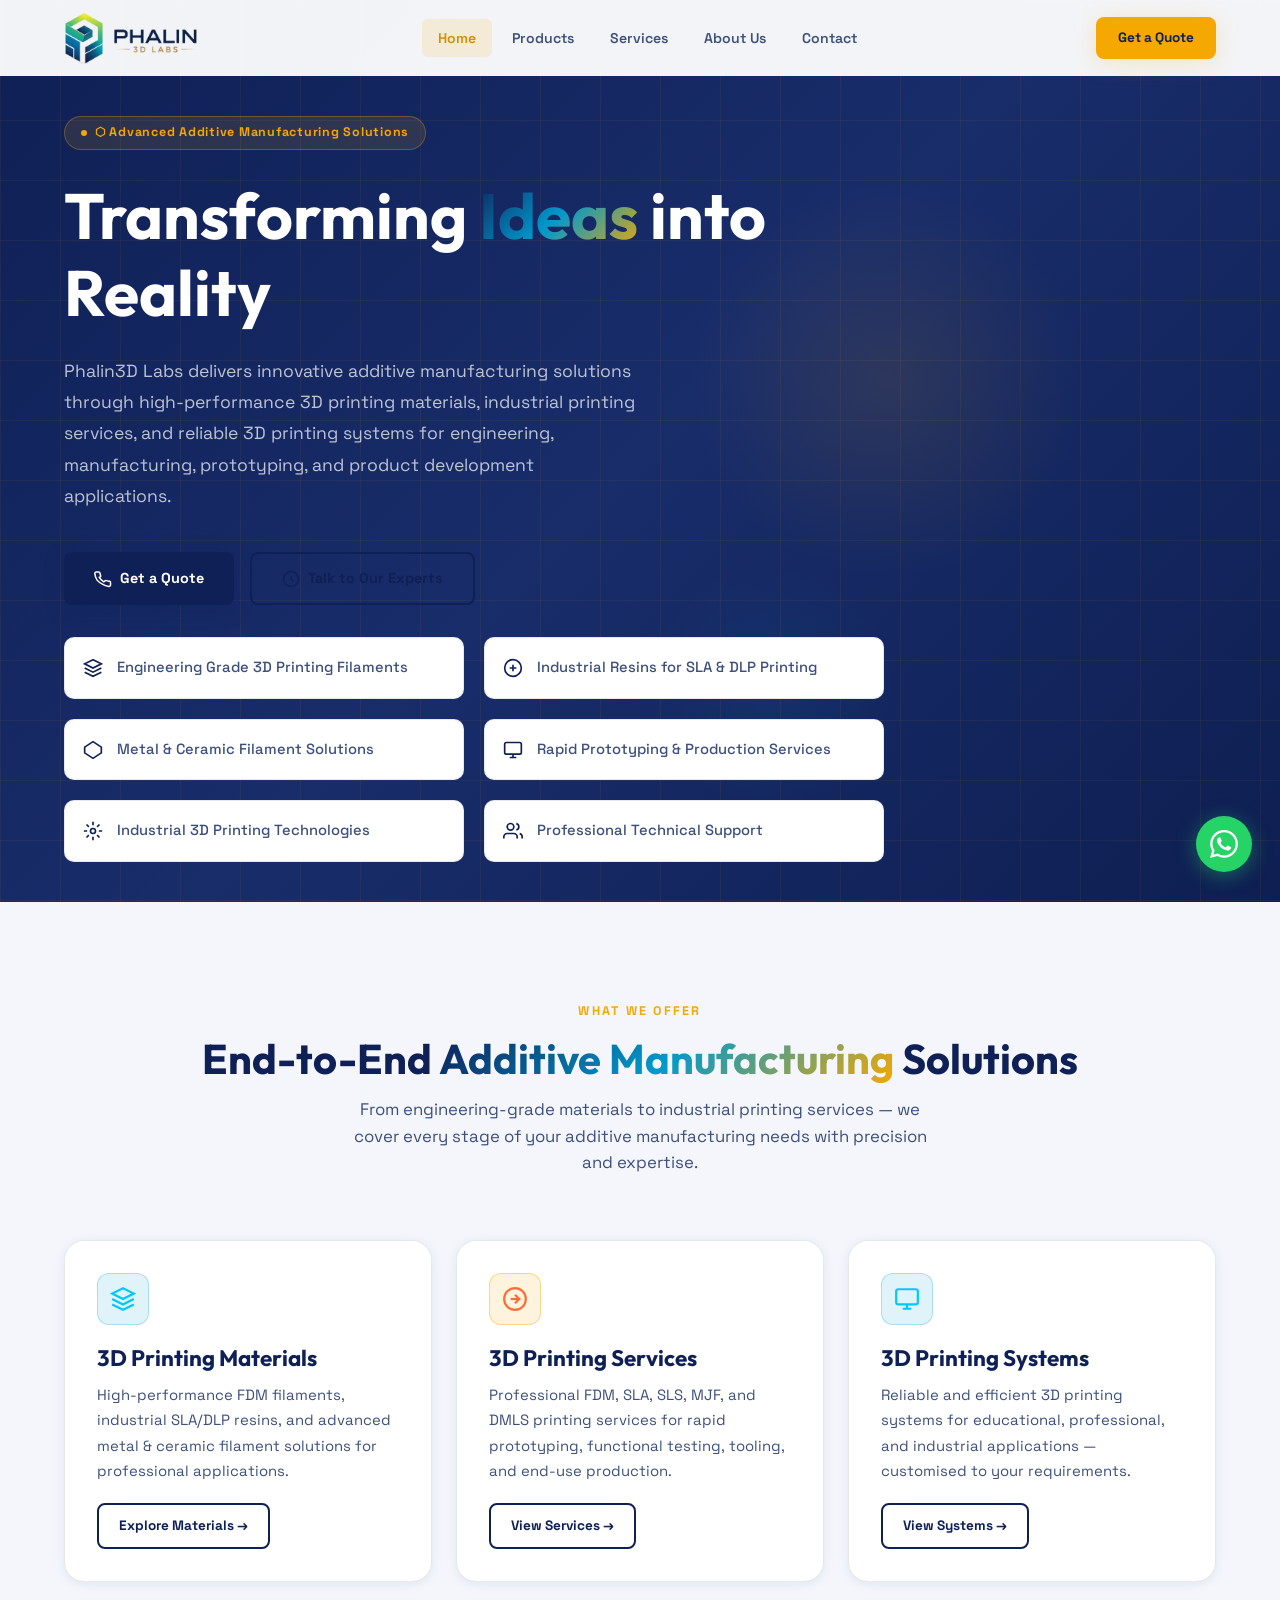
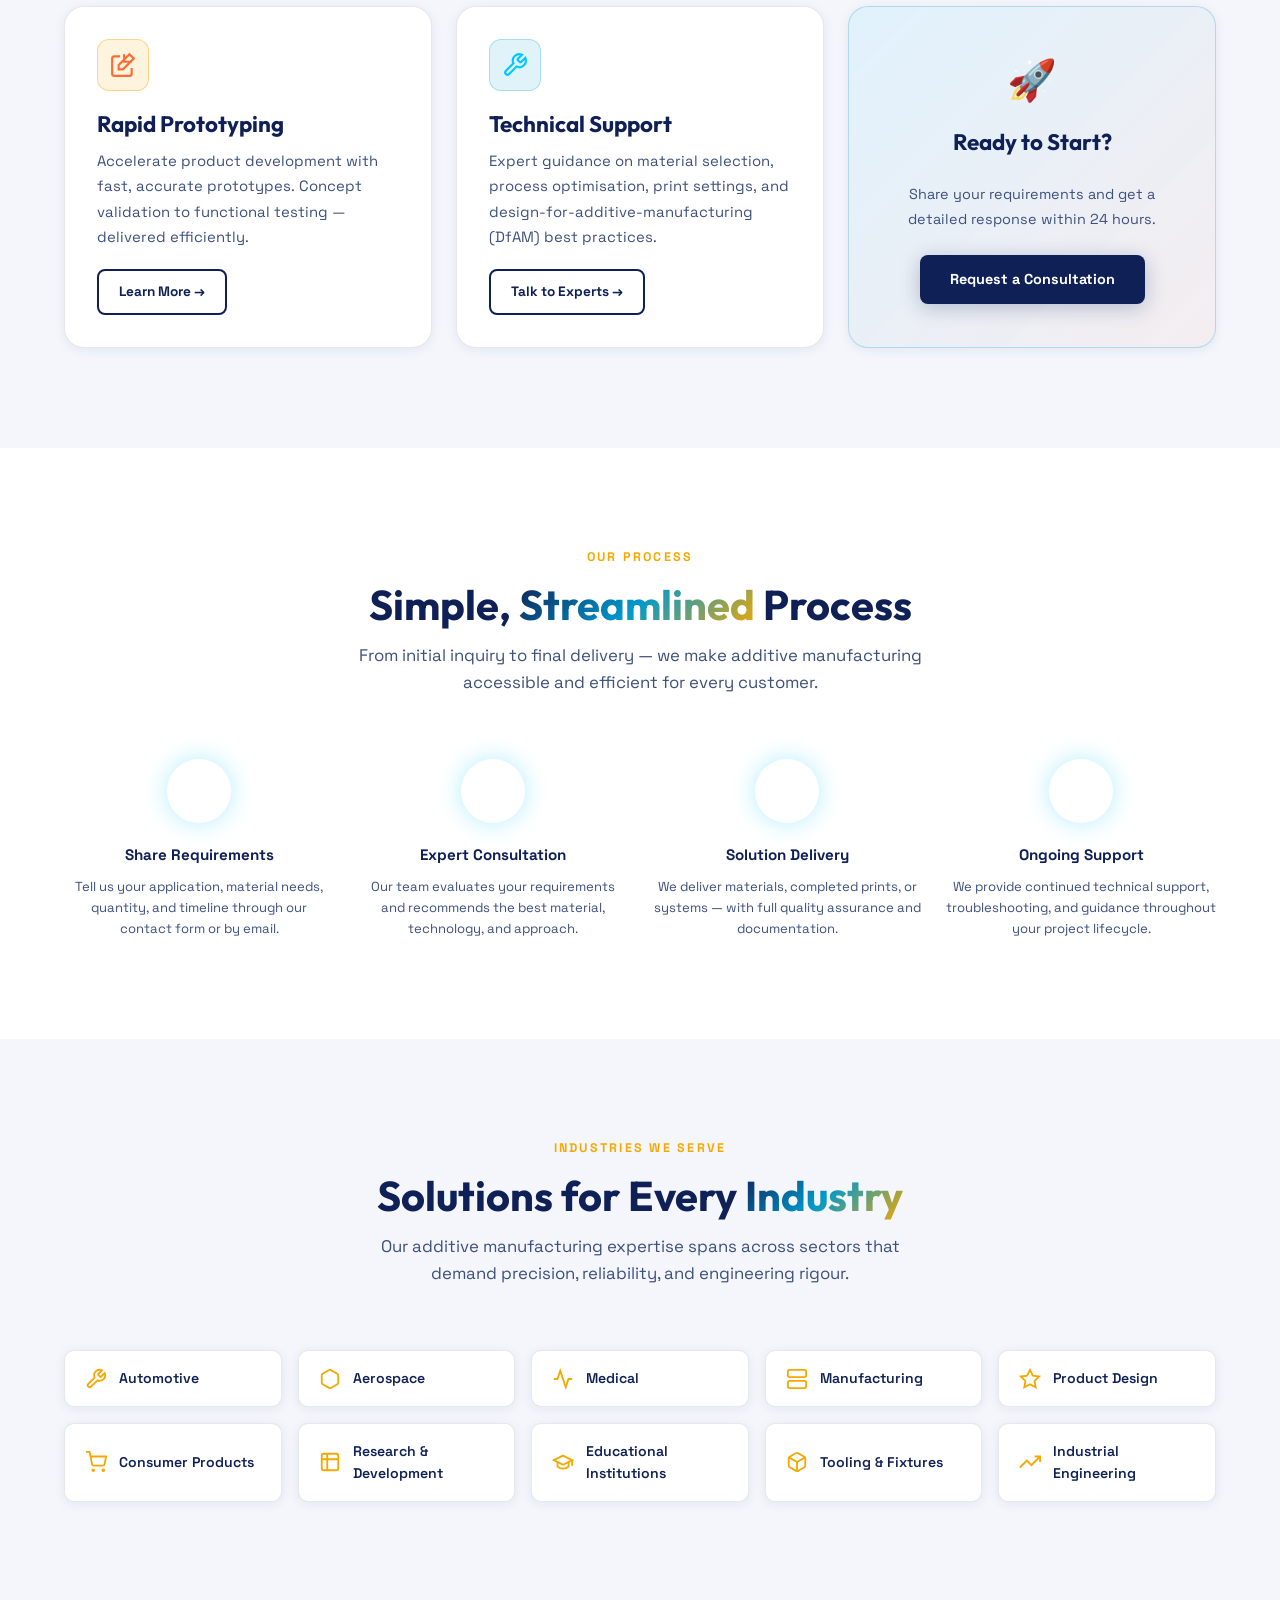
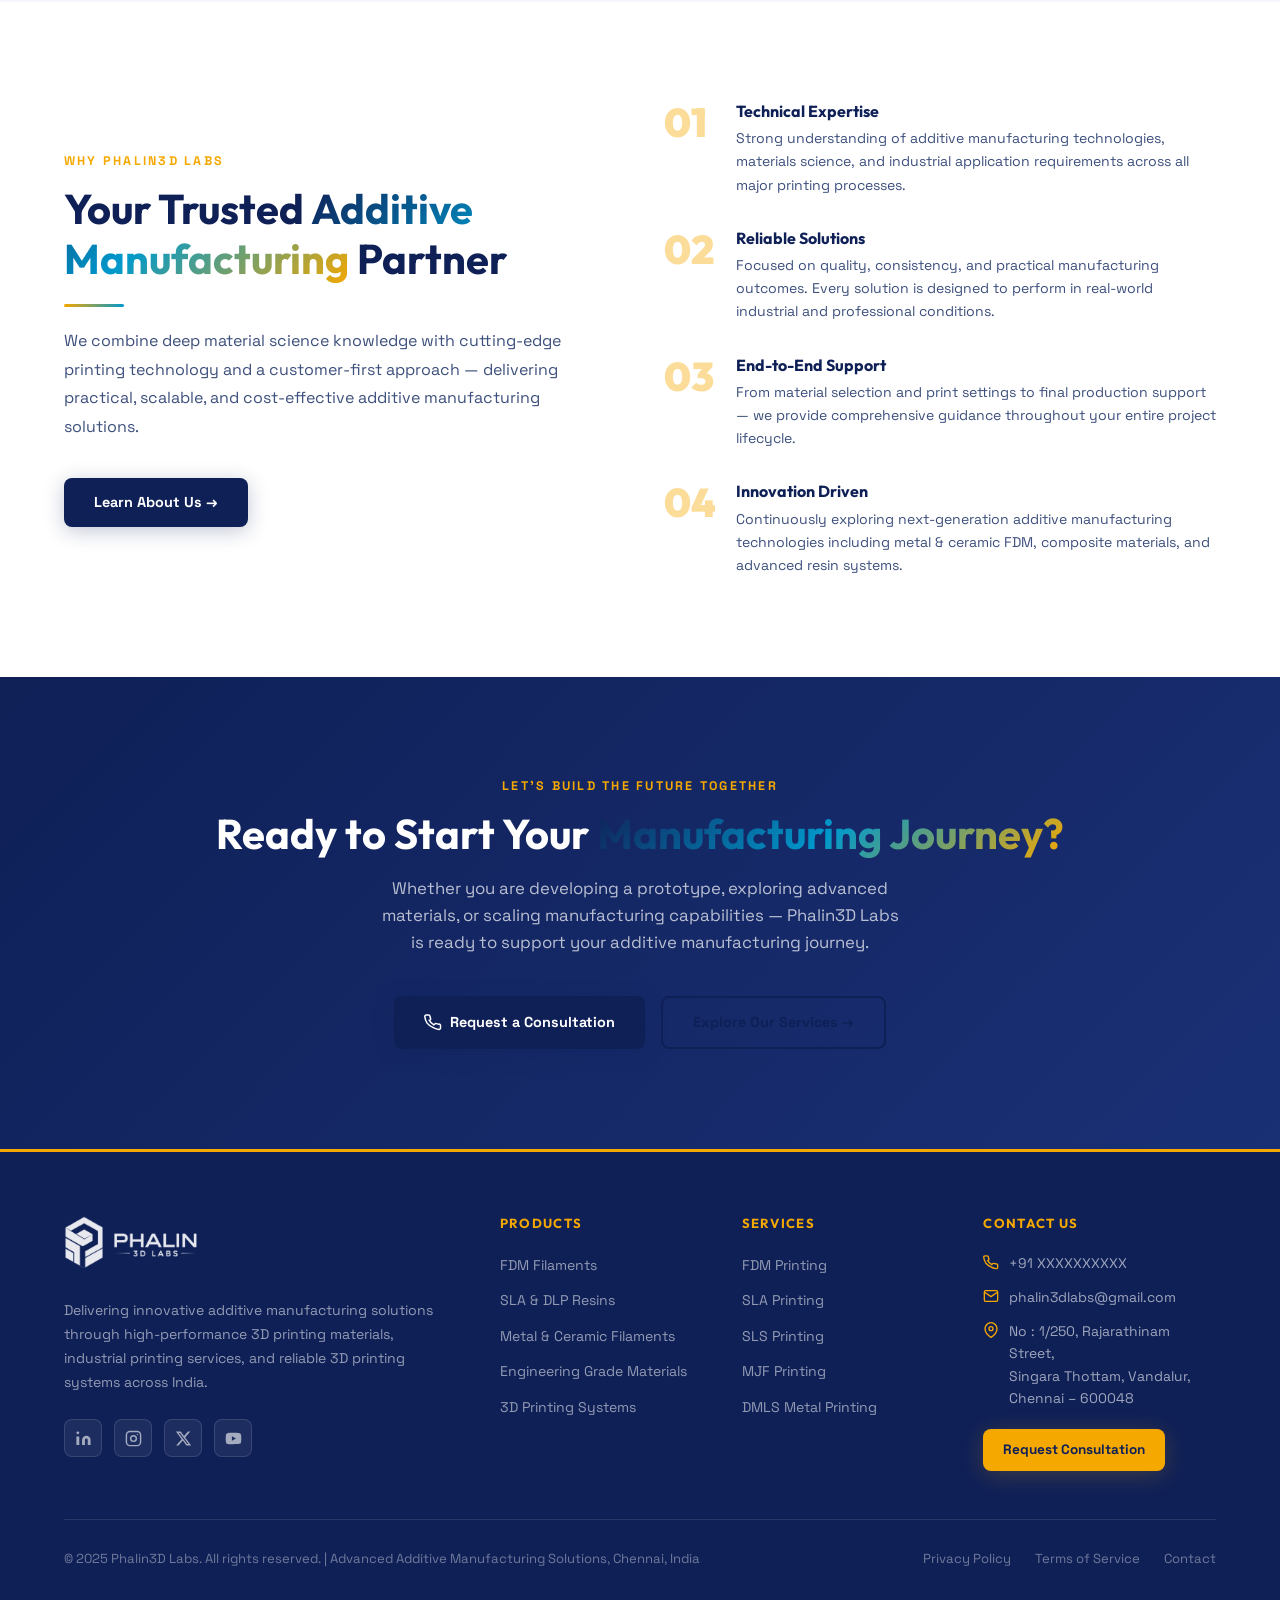
==== commit 23870651: "Add files via upload" ====
--- a/index.html
+++ b/index.html
@@ -3,16 +3,25 @@
 <head>
 <meta charset="UTF-8">
 <meta name="viewport" content="width=device-width,initial-scale=1">
-<title>NexForge 3D – Precision 3D Printing for Modern Innovation</title>
-<meta name="description" content="NexForge 3D delivers professional FDM, SLA, and rapid prototyping services across India. From concept to creation – precision additive manufacturing.">
+<title>Phalin3D Labs – Advanced Additive Manufacturing Solutions | 3D Printing Services Chennai</title>
+<meta name="description" content="Phalin3D Labs delivers innovative additive manufacturing solutions through high-performance 3D printing materials, industrial printing services, and reliable 3D printing systems for engineering, manufacturing, and product development in Chennai, India.">
+<meta name="keywords" content="3D Printing Services Chennai, Industrial 3D Printing India, FDM Filaments India, SLA Resin Supplier, Metal Filament FDM Printer, Ceramic Filament, Rapid Prototyping Services, Additive Manufacturing Solutions, DMLS SLS MJF Printing Services">
 <link rel="stylesheet" href="styles.css">
 <style>
 .services-preview{display:grid;grid-template-columns:repeat(3,1fr);gap:24px;}
-.industries-grid{display:grid;grid-template-columns:repeat(4,1fr);gap:16px;}
-.testimonials-grid{display:grid;grid-template-columns:repeat(3,1fr);gap:24px;}
-.hero-visual{position:absolute;right:0;top:50%;transform:translateY(-50%);width:48%;opacity:.6;pointer-events:none;}
-@media(max-width:1024px){.services-preview{grid-template-columns:repeat(2,1fr);}.industries-grid{grid-template-columns:repeat(2,1fr);}.testimonials-grid{grid-template-columns:1fr 1fr;}}
-@media(max-width:768px){.services-preview,.testimonials-grid{grid-template-columns:1fr;}.industries-grid{grid-template-columns:repeat(2,1fr);}.hero-visual{display:none;}}
+.industries-grid{display:grid;grid-template-columns:repeat(5,1fr);gap:16px;}
+.expertise-grid{display:grid;grid-template-columns:repeat(2,1fr);gap:20px;margin-top:32px;}
+.expertise-item{display:flex;align-items:flex-start;gap:14px;background:var(--bg-card);border:1px solid var(--border);border-radius:10px;padding:18px;}
+.expertise-item svg{flex-shrink:0;color:var(--blue);margin-top:2px;}
+.expertise-item span{font-size:.92rem;color:var(--text-secondary);font-weight:500;}
+.process-steps{display:grid;grid-template-columns:repeat(4,1fr);gap:24px;position:relative;}
+.process-steps::before{content:'';position:absolute;top:32px;left:10%;right:10%;height:2px;background:linear-gradient(90deg,var(--blue),var(--orange));z-index:0;}
+.process-step{text-align:center;position:relative;z-index:1;}
+.step-num{width:64px;height:64px;border-radius:50%;background:linear-gradient(135deg,var(--blue),var(--blue-dark));display:flex;align-items:center;justify-content:center;font-family:'Outfit',sans-serif;font-weight:800;font-size:1.2rem;color:#fff;margin:0 auto 20px;box-shadow:0 0 24px rgba(0,200,255,.3);}
+.step-title{font-weight:700;font-size:.95rem;margin-bottom:8px;}
+.step-desc{font-size:.82rem;color:var(--text-secondary);line-height:1.6;}
+@media(max-width:1024px){.services-preview{grid-template-columns:repeat(2,1fr);}.industries-grid{grid-template-columns:repeat(3,1fr);}.process-steps{grid-template-columns:repeat(2,1fr);}.process-steps::before{display:none;}}
+@media(max-width:768px){.services-preview{grid-template-columns:1fr;}.industries-grid{grid-template-columns:repeat(2,1fr);}.expertise-grid{grid-template-columns:1fr;}}
 </style>
 </head>
 <body>
@@ -21,40 +30,53 @@
 <!-- HERO -->
 <section class="hero">
   <div class="hero-bg">
-    <img src="C:/Users/deepak/.gemini/antigravity/brain/b2f35f81-ffc1-4e30-b660-33a1008ea707/hero_3d_print_1777573349455.png" alt="3D printer in action">
+    <div style="width:100%;height:100%;background:linear-gradient(135deg,#0a0d12 0%,#0d1520 40%,#0a1018 100%);"></div>
   </div>
   <div class="hero-grid-overlay"></div>
+  <!-- Animated background circles -->
+  <div style="position:absolute;top:20%;right:15%;width:400px;height:400px;border-radius:50%;background:radial-gradient(circle,rgba(245,168,0,.1) 0%,transparent 70%);z-index:1;animation:float 6s ease-in-out infinite;"></div>
+  <div style="position:absolute;bottom:10%;right:30%;width:250px;height:250px;border-radius:50%;background:radial-gradient(circle,rgba(0,153,204,.08) 0%,transparent 70%);z-index:1;animation:float 8s ease-in-out infinite reverse;"></div>
   <div class="container" style="position:relative;z-index:2;padding-top:40px;padding-bottom:40px;">
     <div class="hero-content">
-      <div class="hero-badge">⬡ India's Premier Additive Manufacturing Studio</div>
-      <h1>From <span class="gradient-text">Concept</span><br>to Creation</h1>
-      <p class="hero-sub">NexForge 3D transforms your ideas into precision-engineered physical realities. Industrial-grade FDM &amp; SLA printing, rapid prototyping, and custom part manufacturing — delivered with engineering excellence.</p>
+      <div class="hero-badge">⬡ Advanced Additive Manufacturing Solutions</div>
+      <h1>Transforming <span class="gradient-text">Ideas</span> into Reality</h1>
+      <p class="hero-sub">Phalin3D Labs delivers innovative additive manufacturing solutions through high-performance 3D printing materials, industrial printing services, and reliable 3D printing systems for engineering, manufacturing, prototyping, and product development applications.</p>
       <div class="hero-actions">
-        <a href="contact.html" class="btn btn-primary">
+        <a href="contact.html" class="btn btn-primary" id="hero-quote-btn">
           <svg viewBox="0 0 24 24" fill="none" stroke="currentColor" stroke-width="2"><path d="M22 16.92v3a2 2 0 01-2.18 2 19.79 19.79 0 01-8.63-3.07A19.5 19.5 0 014.14 13.5 19.79 19.79 0 011.07 4.88 2 2 0 013.05 2.7h3a2 2 0 012 1.72c.127.96.361 1.903.7 2.81a2 2 0 01-.45 2.11L7.09 9.91a16 16 0 006 6l1.27-1.27a2 2 0 012.11-.45c.907.339 1.85.573 2.81.7A2 2 0 0122 16.92z"/></svg>
-          Request a Quote
+          Get a Quote
         </a>
-        <a href="services.html" class="btn btn-secondary">
-          <svg viewBox="0 0 24 24" fill="none" stroke="currentColor" stroke-width="2"><circle cx="12" cy="12" r="10"/><polyline points="12 8 16 12 12 16"/><line x1="8" y1="12" x2="16" y2="12"/></svg>
-          Explore Services
+        <a href="contact.html" class="btn btn-secondary" id="hero-expert-btn">
+          <svg viewBox="0 0 24 24" fill="none" stroke="currentColor" stroke-width="2"><circle cx="12" cy="12" r="10"/><path d="M12 8v4l3 3"/></svg>
+          Talk to Our Experts
         </a>
       </div>
-      <div class="hero-stats stats-section">
-        <div>
-          <div class="hero-stat-num"><span data-count="850" data-suffix="+">850+</span></div>
-          <div class="hero-stat-label">Projects Delivered</div>
-        </div>
-        <div>
-          <div class="hero-stat-num"><span data-count="7" data-suffix="">7</span>+</div>
-          <div class="hero-stat-label">Years Experience</div>
-        </div>
-        <div>
-          <div class="hero-stat-num"><span data-count="98" data-suffix="%">98%</span></div>
-          <div class="hero-stat-label">Client Satisfaction</div>
-        </div>
-        <div>
-          <div class="hero-stat-num"><span data-count="40" data-suffix="+">40+</span></div>
-          <div class="hero-stat-label">Materials Available</div>
+
+      <!-- Our Expertise -->
+      <div class="expertise-grid">
+        <div class="expertise-item animate-on-scroll">
+          <svg viewBox="0 0 24 24" fill="none" stroke="currentColor" stroke-width="2" width="20" height="20"><path d="M12 2L2 7l10 5 10-5-10-5z"/><path d="M2 17l10 5 10-5"/><path d="M2 12l10 5 10-5"/></svg>
+          <span>Engineering Grade 3D Printing Filaments</span>
+        </div>
+        <div class="expertise-item animate-on-scroll delay-1">
+          <svg viewBox="0 0 24 24" fill="none" stroke="currentColor" stroke-width="2" width="20" height="20"><circle cx="12" cy="12" r="10"/><path d="M8 12h8M12 8v8"/></svg>
+          <span>Industrial Resins for SLA &amp; DLP Printing</span>
+        </div>
+        <div class="expertise-item animate-on-scroll delay-2">
+          <svg viewBox="0 0 24 24" fill="none" stroke="currentColor" stroke-width="2" width="20" height="20"><polygon points="12 2 22 8.5 22 15.5 12 22 2 15.5 2 8.5 12 2"/></svg>
+          <span>Metal &amp; Ceramic Filament Solutions</span>
+        </div>
+        <div class="expertise-item animate-on-scroll delay-3">
+          <svg viewBox="0 0 24 24" fill="none" stroke="currentColor" stroke-width="2" width="20" height="20"><rect x="2" y="3" width="20" height="14" rx="2"/><path d="M8 21h8m-4-4v4"/></svg>
+          <span>Rapid Prototyping &amp; Production Services</span>
+        </div>
+        <div class="expertise-item animate-on-scroll">
+          <svg viewBox="0 0 24 24" fill="none" stroke="currentColor" stroke-width="2" width="20" height="20"><circle cx="12" cy="12" r="3"/><path d="M12 1v4M12 19v4M4.22 4.22l2.83 2.83M16.95 16.95l2.83 2.83M1 12h4M19 12h4M4.22 19.78l2.83-2.83M16.95 7.05l2.83-2.83"/></svg>
+          <span>Industrial 3D Printing Technologies</span>
+        </div>
+        <div class="expertise-item animate-on-scroll delay-1">
+          <svg viewBox="0 0 24 24" fill="none" stroke="currentColor" stroke-width="2" width="20" height="20"><path d="M17 21v-2a4 4 0 00-4-4H5a4 4 0 00-4 4v2"/><circle cx="9" cy="7" r="4"/><path d="M23 21v-2a4 4 0 00-3-3.87"/><path d="M16 3.13a4 4 0 010 7.75"/></svg>
+          <span>Professional Technical Support</span>
         </div>
       </div>
     </div>
@@ -65,210 +87,187 @@
 <section class="section" style="background:var(--bg-secondary);">
   <div class="container">
     <div class="section-header">
-      <span class="eyebrow">What We Do</span>
-      <h2>End-to-End <span class="gradient-text">3D Printing</span> Services</h2>
-      <p>From functional prototypes to production-ready parts — we cover every stage of additive manufacturing with precision and speed.</p>
+      <span class="eyebrow">What We Offer</span>
+      <h2>End-to-End <span class="gradient-text">Additive Manufacturing</span> Solutions</h2>
+      <p>From engineering-grade materials to industrial printing services — we cover every stage of your additive manufacturing needs with precision and expertise.</p>
     </div>
     <div class="services-preview">
       <div class="card animate-on-scroll">
         <div class="card-icon blue">
-          <svg viewBox="0 0 24 24" fill="none" stroke="#00a8ff" stroke-width="2"><path d="M12 2L2 7l10 5 10-5-10-5z"/><path d="M2 17l10 5 10-5"/><path d="M2 12l10 5 10-5"/></svg>
-        </div>
-        <h3>FDM 3D Printing</h3>
-        <p>Fused Deposition Modelling for durable, functional parts. Ideal for structural components, enclosures, and production jigs in PLA, ABS, PETG, and TPU.</p>
-        <a href="services.html#fdm" class="btn btn-secondary" style="margin-top:20px;padding:10px 20px;font-size:.85rem;">Learn More →</a>
+          <svg viewBox="0 0 24 24" fill="none" stroke="#00c8ff" stroke-width="2"><path d="M12 2L2 7l10 5 10-5-10-5z"/><path d="M2 17l10 5 10-5"/><path d="M2 12l10 5 10-5"/></svg>
+        </div>
+        <h3>3D Printing Materials</h3>
+        <p>High-performance FDM filaments, industrial SLA/DLP resins, and advanced metal &amp; ceramic filament solutions for professional applications.</p>
+        <a href="portfolio.html" class="btn btn-secondary" style="margin-top:20px;padding:10px 20px;font-size:.85rem;">Explore Materials →</a>
       </div>
       <div class="card animate-on-scroll delay-1">
         <div class="card-icon orange">
-          <svg viewBox="0 0 24 24" fill="none" stroke="#ff6b35" stroke-width="2"><circle cx="12" cy="12" r="10"/><path d="M12 8v4l3 3"/><path d="M5 3L2 2l1 3"/><path d="M19 3l3-1-1 3"/></svg>
-        </div>
-        <h3>SLA / Resin Printing</h3>
-        <p>Stereolithography for ultra-fine detail and smooth surface finish. Perfect for jewellery, dental models, figurines, and micro-engineering applications.</p>
-        <a href="services.html#sla" class="btn btn-secondary" style="margin-top:20px;padding:10px 20px;font-size:.85rem;">Learn More →</a>
+          <svg viewBox="0 0 24 24" fill="none" stroke="#ff6b35" stroke-width="2"><circle cx="12" cy="12" r="10"/><polyline points="12 8 16 12 12 16"/><line x1="8" y1="12" x2="16" y2="12"/></svg>
+        </div>
+        <h3>3D Printing Services</h3>
+        <p>Professional FDM, SLA, SLS, MJF, and DMLS printing services for rapid prototyping, functional testing, tooling, and end-use production.</p>
+        <a href="services.html" class="btn btn-secondary" style="margin-top:20px;padding:10px 20px;font-size:.85rem;">View Services →</a>
       </div>
       <div class="card animate-on-scroll delay-2">
         <div class="card-icon blue">
-          <svg viewBox="0 0 24 24" fill="none" stroke="#00a8ff" stroke-width="2"><polyline points="13 2 13 9 20 9"/><path d="M20 14.66V20a2 2 0 01-2 2H4a2 2 0 01-2-2V6a2 2 0 012-2h5.34"/><polygon points="18 2 22 6 12 16 8 16 8 12 18 2"/></svg>
-        </div>
-        <h3>Rapid Prototyping</h3>
-        <p>Accelerate your product development cycle. From CAD file to physical prototype in as little as 24 hours — iterate faster, launch sooner.</p>
-        <a href="services.html#rapid" class="btn btn-secondary" style="margin-top:20px;padding:10px 20px;font-size:.85rem;">Learn More →</a>
+          <svg viewBox="0 0 24 24" fill="none" stroke="#00c8ff" stroke-width="2"><rect x="2" y="3" width="20" height="14" rx="2"/><path d="M8 21h8m-4-4v4"/></svg>
+        </div>
+        <h3>3D Printing Systems</h3>
+        <p>Reliable and efficient 3D printing systems for educational, professional, and industrial applications — customised to your requirements.</p>
+        <a href="portfolio.html#printers" class="btn btn-secondary" style="margin-top:20px;padding:10px 20px;font-size:.85rem;">View Systems →</a>
       </div>
       <div class="card animate-on-scroll delay-3">
         <div class="card-icon orange">
-          <svg viewBox="0 0 24 24" fill="none" stroke="#ff6b35" stroke-width="2"><rect x="2" y="3" width="20" height="14" rx="2"/><path d="M8 21h8m-4-4v4"/></svg>
-        </div>
-        <h3>Custom Part Manufacturing</h3>
-        <p>Low-volume production of custom parts for industrial, commercial, and consumer applications. Consistent quality from unit 1 to unit 1,000.</p>
-        <a href="services.html#custom" class="btn btn-secondary" style="margin-top:20px;padding:10px 20px;font-size:.85rem;">Learn More →</a>
+          <svg viewBox="0 0 24 24" fill="none" stroke="#ff6b35" stroke-width="2"><polyline points="13 2 13 9 20 9"/><path d="M20 14.66V20a2 2 0 01-2 2H4a2 2 0 01-2-2V6a2 2 0 012-2h5.34"/><polygon points="18 2 22 6 12 16 8 16 8 12 18 2"/></svg>
+        </div>
+        <h3>Rapid Prototyping</h3>
+        <p>Accelerate product development with fast, accurate prototypes. Concept validation to functional testing — delivered efficiently.</p>
+        <a href="services.html#rapid" class="btn btn-secondary" style="margin-top:20px;padding:10px 20px;font-size:.85rem;">Learn More →</a>
       </div>
       <div class="card animate-on-scroll delay-1">
         <div class="card-icon blue">
-          <svg viewBox="0 0 24 24" fill="none" stroke="#00a8ff" stroke-width="2"><circle cx="12" cy="12" r="3"/><path d="M12 1v4M12 19v4M4.22 4.22l2.83 2.83M16.95 16.95l2.83 2.83M1 12h4M19 12h4M4.22 19.78l2.83-2.83M16.95 7.05l2.83-2.83"/></svg>
-        </div>
-        <h3>Design Assistance</h3>
-        <p>Not print-ready yet? Our engineers help optimise your CAD model for 3D printing — wall thickness, supports, tolerances, and material selection.</p>
-        <a href="services.html#design" class="btn btn-secondary" style="margin-top:20px;padding:10px 20px;font-size:.85rem;">Learn More →</a>
-      </div>
-      <div class="card animate-on-scroll delay-2" style="background:linear-gradient(135deg,rgba(0,168,255,.08),rgba(255,107,53,.06));border-color:var(--border-blue);">
+          <svg viewBox="0 0 24 24" fill="none" stroke="#00c8ff" stroke-width="2"><path d="M14.7 6.3a1 1 0 000 1.4l1.6 1.6a1 1 0 001.4 0l3.77-3.77a6 6 0 01-7.94 7.94l-6.91 6.91a2.12 2.12 0 01-3-3l6.91-6.91a6 6 0 017.94-7.94l-3.76 3.76z"/></svg>
+        </div>
+        <h3>Technical Support</h3>
+        <p>Expert guidance on material selection, process optimisation, print settings, and design-for-additive-manufacturing (DfAM) best practices.</p>
+        <a href="contact.html" class="btn btn-secondary" style="margin-top:20px;padding:10px 20px;font-size:.85rem;">Talk to Experts →</a>
+      </div>
+      <div class="card animate-on-scroll delay-2" style="background:linear-gradient(135deg,rgba(0,200,255,.08),rgba(255,107,53,.06));border-color:var(--border-blue);">
         <div style="height:100%;display:flex;flex-direction:column;justify-content:center;align-items:center;text-align:center;gap:16px;">
           <div style="font-size:2.5rem;">🚀</div>
           <h3>Ready to Start?</h3>
-          <p style="color:var(--text-secondary);font-size:.9rem;">Share your requirements and get a detailed quote within 24 hours.</p>
-          <a href="contact.html" class="btn btn-primary" style="margin-top:8px;">Get Free Quote</a>
-        </div>
+          <p style="color:var(--text-secondary);font-size:.9rem;">Share your requirements and get a detailed response within 24 hours.</p>
+          <a href="contact.html" class="btn btn-primary" style="margin-top:8px;">Request a Consultation</a>
+        </div>
+      </div>
+    </div>
+  </div>
+</section>
+
+<!-- HOW WE WORK -->
+<section class="section">
+  <div class="container">
+    <div class="section-header">
+      <span class="eyebrow">Our Process</span>
+      <h2>Simple, <span class="gradient-text">Streamlined</span> Process</h2>
+      <p>From initial inquiry to final delivery — we make additive manufacturing accessible and efficient for every customer.</p>
+    </div>
+    <div class="process-steps">
+      <div class="process-step animate-on-scroll">
+        <div class="step-num">01</div>
+        <div class="step-title">Share Requirements</div>
+        <div class="step-desc">Tell us your application, material needs, quantity, and timeline through our contact form or by email.</div>
+      </div>
+      <div class="process-step animate-on-scroll delay-1">
+        <div class="step-num">02</div>
+        <div class="step-title">Expert Consultation</div>
+        <div class="step-desc">Our team evaluates your requirements and recommends the best material, technology, and approach.</div>
+      </div>
+      <div class="process-step animate-on-scroll delay-2">
+        <div class="step-num">03</div>
+        <div class="step-title">Solution Delivery</div>
+        <div class="step-desc">We deliver materials, completed prints, or systems — with full quality assurance and documentation.</div>
+      </div>
+      <div class="process-step animate-on-scroll delay-3">
+        <div class="step-num">04</div>
+        <div class="step-title">Ongoing Support</div>
+        <div class="step-desc">We provide continued technical support, troubleshooting, and guidance throughout your project lifecycle.</div>
       </div>
     </div>
   </div>
 </section>
 
 <!-- INDUSTRIES -->
-<section class="section">
+<section class="section" style="background:var(--bg-secondary);">
   <div class="container">
     <div class="section-header">
       <span class="eyebrow">Industries We Serve</span>
-      <h2>Built for Every <span class="gradient-text">Industry</span></h2>
-      <p>Our additive manufacturing expertise spans across sectors that demand precision, speed, and engineering rigour.</p>
+      <h2>Solutions for Every <span class="gradient-text">Industry</span></h2>
+      <p>Our additive manufacturing expertise spans across sectors that demand precision, reliability, and engineering rigour.</p>
     </div>
     <div class="industries-grid">
       <div class="industry-pill animate-on-scroll">
         <svg viewBox="0 0 24 24" fill="none" stroke="currentColor" stroke-width="2"><path d="M14.7 6.3a1 1 0 000 1.4l1.6 1.6a1 1 0 001.4 0l3.77-3.77a6 6 0 01-7.94 7.94l-6.91 6.91a2.12 2.12 0 01-3-3l6.91-6.91a6 6 0 017.94-7.94l-3.76 3.76z"/></svg>
-        <span>Automotive &amp; Transport</span>
+        <span>Automotive</span>
       </div>
       <div class="industry-pill animate-on-scroll delay-1">
+        <svg viewBox="0 0 24 24" fill="none" stroke="currentColor" stroke-width="2"><path d="M21 16V8a2 2 0 00-1-1.73l-7-4a2 2 0 00-2 0l-7 4A2 2 0 003 8v8a2 2 0 001 1.73l7 4a2 2 0 002 0l7-4A2 2 0 0021 16z"/></svg>
+        <span>Aerospace</span>
+      </div>
+      <div class="industry-pill animate-on-scroll delay-2">
         <svg viewBox="0 0 24 24" fill="none" stroke="currentColor" stroke-width="2"><path d="M22 12h-4l-3 9L9 3l-3 9H2"/></svg>
-        <span>Medical &amp; Healthcare</span>
+        <span>Medical</span>
+      </div>
+      <div class="industry-pill animate-on-scroll delay-3">
+        <svg viewBox="0 0 24 24" fill="none" stroke="currentColor" stroke-width="2"><rect x="2" y="2" width="20" height="8" rx="2"/><rect x="2" y="14" width="20" height="8" rx="2"/><line x1="6" y1="6" x2="6.01" y2="6"/><line x1="6" y1="18" x2="6.01" y2="18"/></svg>
+        <span>Manufacturing</span>
+      </div>
+      <div class="industry-pill animate-on-scroll">
+        <svg viewBox="0 0 24 24" fill="none" stroke="currentColor" stroke-width="2"><polygon points="12 2 15.09 8.26 22 9.27 17 14.14 18.18 21.02 12 17.77 5.82 21.02 7 14.14 2 9.27 8.91 8.26 12 2"/></svg>
+        <span>Product Design</span>
+      </div>
+      <div class="industry-pill animate-on-scroll delay-1">
+        <svg viewBox="0 0 24 24" fill="none" stroke="currentColor" stroke-width="2"><circle cx="9" cy="21" r="1"/><circle cx="20" cy="21" r="1"/><path d="M1 1h4l2.68 13.39a2 2 0 002 1.61h9.72a2 2 0 002-1.61L23 6H6"/></svg>
+        <span>Consumer Products</span>
       </div>
       <div class="industry-pill animate-on-scroll delay-2">
-        <svg viewBox="0 0 24 24" fill="none" stroke="currentColor" stroke-width="2"><polygon points="3 9 12 2 21 9 21 20 3 20 3 9"/></svg>
-        <span>Architecture &amp; Construction</span>
+        <svg viewBox="0 0 24 24" fill="none" stroke="currentColor" stroke-width="2"><path d="M9 3H5a2 2 0 00-2 2v4m6-6h10a2 2 0 012 2v4M9 3v18m0 0h10a2 2 0 002-2V9M9 21H5a2 2 0 01-2-2V9m0 0h18"/></svg>
+        <span>Research &amp; Development</span>
       </div>
       <div class="industry-pill animate-on-scroll delay-3">
         <svg viewBox="0 0 24 24" fill="none" stroke="currentColor" stroke-width="2"><path d="M22 10v6M2 10l10-5 10 5-10 5z"/><path d="M6 12v5c3 3 9 3 12 0v-5"/></svg>
-        <span>Education &amp; Research</span>
+        <span>Educational Institutions</span>
       </div>
       <div class="industry-pill animate-on-scroll">
-        <svg viewBox="0 0 24 24" fill="none" stroke="currentColor" stroke-width="2"><rect x="2" y="2" width="20" height="8" rx="2"/><rect x="2" y="14" width="20" height="8" rx="2"/><line x1="6" y1="6" x2="6.01" y2="6"/><line x1="6" y1="18" x2="6.01" y2="18"/></svg>
-        <span>Electronics &amp; PCB Enclosures</span>
+        <svg viewBox="0 0 24 24" fill="none" stroke="currentColor" stroke-width="2"><path d="M21 16V8a2 2 0 00-1-1.73l-7-4a2 2 0 00-2 0l-7 4A2 2 0 003 8v8a2 2 0 001 1.73l7 4a2 2 0 002 0l7-4A2 2 0 0021 16z"/><polyline points="3.27 6.96 12 12.01 20.73 6.96"/><line x1="12" y1="22.08" x2="12" y2="12"/></svg>
+        <span>Tooling &amp; Fixtures</span>
       </div>
       <div class="industry-pill animate-on-scroll delay-1">
-        <svg viewBox="0 0 24 24" fill="none" stroke="currentColor" stroke-width="2"><path d="M21 16V8a2 2 0 00-1-1.73l-7-4a2 2 0 00-2 0l-7 4A2 2 0 003 8v8a2 2 0 001 1.73l7 4a2 2 0 002 0l7-4A2 2 0 0021 16z"/></svg>
-        <span>Aerospace &amp; Defence</span>
-      </div>
-      <div class="industry-pill animate-on-scroll delay-2">
-        <svg viewBox="0 0 24 24" fill="none" stroke="currentColor" stroke-width="2"><circle cx="9" cy="21" r="1"/><circle cx="20" cy="21" r="1"/><path d="M1 1h4l2.68 13.39a2 2 0 002 1.61h9.72a2 2 0 002-1.61L23 6H6"/></svg>
-        <span>Consumer Products</span>
-      </div>
-      <div class="industry-pill animate-on-scroll delay-3">
-        <svg viewBox="0 0 24 24" fill="none" stroke="currentColor" stroke-width="2"><polygon points="12 2 15.09 8.26 22 9.27 17 14.14 18.18 21.02 12 17.77 5.82 21.02 7 14.14 2 9.27 8.91 8.26 12 2"/></svg>
-        <span>Art, Design &amp; Jewellery</span>
+        <svg viewBox="0 0 24 24" fill="none" stroke="currentColor" stroke-width="2"><polyline points="23 6 13.5 15.5 8.5 10.5 1 18"/><polyline points="17 6 23 6 23 12"/></svg>
+        <span>Industrial Engineering</span>
       </div>
     </div>
   </div>
 </section>
 
 <!-- WHY CHOOSE US -->
-<section class="section" style="background:var(--bg-secondary);">
+<section class="section">
   <div class="container">
     <div class="why-grid">
       <div>
-        <span class="eyebrow">Why NexForge 3D</span>
-        <h2>Engineering <span class="gradient-text">Excellence</span> You Can Trust</h2>
+        <span class="eyebrow">Why Phalin3D Labs</span>
+        <h2>Your Trusted <span class="gradient-text">Additive Manufacturing</span> Partner</h2>
         <div class="divider left"></div>
-        <p style="color:var(--text-secondary);margin:20px 0 36px;line-height:1.8;">We combine deep material science knowledge with cutting-edge printing technology to deliver parts that meet strict engineering tolerances — every time.</p>
-        <a href="about.html" class="btn btn-primary">Our Story →</a>
+        <p style="color:var(--text-secondary);margin:20px 0 36px;line-height:1.8;">We combine deep material science knowledge with cutting-edge printing technology and a customer-first approach — delivering practical, scalable, and cost-effective additive manufacturing solutions.</p>
+        <a href="about.html" class="btn btn-primary">Learn About Us →</a>
       </div>
       <div>
         <div class="why-item animate-on-scroll">
           <div class="why-num">01</div>
           <div class="why-text">
-            <h4>Industrial-Grade Equipment</h4>
-            <p>Our fleet of Ultimaker S5, Formlabs Form 3, and Raise3D Pro printers ensures dimensional accuracy within ±0.1mm on every build.</p>
+            <h4>Technical Expertise</h4>
+            <p>Strong understanding of additive manufacturing technologies, materials science, and industrial application requirements across all major printing processes.</p>
           </div>
         </div>
         <div class="why-item animate-on-scroll delay-1">
           <div class="why-num">02</div>
           <div class="why-text">
-            <h4>Fast Turnaround</h4>
-            <p>Standard delivery in 48–72 hours. Express prototyping available for urgent requirements with same-day dispatch in Chennai.</p>
+            <h4>Reliable Solutions</h4>
+            <p>Focused on quality, consistency, and practical manufacturing outcomes. Every solution is designed to perform in real-world industrial and professional conditions.</p>
           </div>
         </div>
         <div class="why-item animate-on-scroll delay-2">
           <div class="why-num">03</div>
           <div class="why-text">
-            <h4>40+ Material Options</h4>
-            <p>From standard PLA and ABS to engineering-grade Nylon, PEEK, TPU, and photopolymer resins — the right material for every application.</p>
+            <h4>End-to-End Support</h4>
+            <p>From material selection and print settings to final production support — we provide comprehensive guidance throughout your entire project lifecycle.</p>
           </div>
         </div>
         <div class="why-item animate-on-scroll delay-3">
           <div class="why-num">04</div>
           <div class="why-text">
-            <h4>Dedicated Engineering Support</h4>
-            <p>Every project gets a dedicated engineer reviewing your design for printability, strength, and cost-efficiency before we start printing.</p>
-          </div>
-        </div>
-      </div>
-    </div>
-  </div>
-</section>
-
-<!-- TESTIMONIALS -->
-<section class="section">
-  <div class="container">
-    <div class="section-header">
-      <span class="eyebrow">Client Testimonials</span>
-      <h2>Trusted by <span class="gradient-text">Engineers &amp; Innovators</span></h2>
-      <p>Hear directly from the startups, enterprises, and research teams who rely on NexForge 3D for their critical manufacturing needs.</p>
-    </div>
-    <div class="testimonials-grid">
-      <div class="testimonial-card animate-on-scroll">
-        <div class="stars">
-          <svg viewBox="0 0 24 24"><polygon points="12 2 15.09 8.26 22 9.27 17 14.14 18.18 21.02 12 17.77 5.82 21.02 7 14.14 2 9.27 8.91 8.26 12 2"/></svg>
-          <svg viewBox="0 0 24 24"><polygon points="12 2 15.09 8.26 22 9.27 17 14.14 18.18 21.02 12 17.77 5.82 21.02 7 14.14 2 9.27 8.91 8.26 12 2"/></svg>
-          <svg viewBox="0 0 24 24"><polygon points="12 2 15.09 8.26 22 9.27 17 14.14 18.18 21.02 12 17.77 5.82 21.02 7 14.14 2 9.27 8.91 8.26 12 2"/></svg>
-          <svg viewBox="0 0 24 24"><polygon points="12 2 15.09 8.26 22 9.27 17 14.14 18.18 21.02 12 17.77 5.82 21.02 7 14.14 2 9.27 8.91 8.26 12 2"/></svg>
-          <svg viewBox="0 0 24 24"><polygon points="12 2 15.09 8.26 22 9.27 17 14.14 18.18 21.02 12 17.77 5.82 21.02 7 14.14 2 9.27 8.91 8.26 12 2"/></svg>
-        </div>
-        <blockquote>"NexForge printed our EV battery housing prototype with remarkable accuracy. The engineers suggested design tweaks that saved us two weeks of iteration. Outstanding service."</blockquote>
-        <div class="testimonial-author">
-          <div class="author-avatar">RK</div>
-          <div>
-            <div class="author-name">Rajesh Kumar</div>
-            <div class="author-role">Lead Engineer, Volta EV Systems, Pune</div>
-          </div>
-        </div>
-      </div>
-      <div class="testimonial-card animate-on-scroll delay-1">
-        <div class="stars">
-          <svg viewBox="0 0 24 24"><polygon points="12 2 15.09 8.26 22 9.27 17 14.14 18.18 21.02 12 17.77 5.82 21.02 7 14.14 2 9.27 8.91 8.26 12 2"/></svg>
-          <svg viewBox="0 0 24 24"><polygon points="12 2 15.09 8.26 22 9.27 17 14.14 18.18 21.02 12 17.77 5.82 21.02 7 14.14 2 9.27 8.91 8.26 12 2"/></svg>
-          <svg viewBox="0 0 24 24"><polygon points="12 2 15.09 8.26 22 9.27 17 14.14 18.18 21.02 12 17.77 5.82 21.02 7 14.14 2 9.27 8.91 8.26 12 2"/></svg>
-          <svg viewBox="0 0 24 24"><polygon points="12 2 15.09 8.26 22 9.27 17 14.14 18.18 21.02 12 17.77 5.82 21.02 7 14.14 2 9.27 8.91 8.26 12 2"/></svg>
-          <svg viewBox="0 0 24 24"><polygon points="12 2 15.09 8.26 22 9.27 17 14.14 18.18 21.02 12 17.77 5.82 21.02 7 14.14 2 9.27 8.91 8.26 12 2"/></svg>
-        </div>
-        <blockquote>"We needed 50 custom orthopaedic tool handles for a clinical trial. NexForge delivered biocompatible PETG parts on time with perfect consistency. Will definitely work with them again."</blockquote>
-        <div class="testimonial-author">
-          <div class="author-avatar">PA</div>
-          <div>
-            <div class="author-name">Dr. Priya Anand</div>
-            <div class="author-role">Research Director, MedInnovate Labs, Bengaluru</div>
-          </div>
-        </div>
-      </div>
-      <div class="testimonial-card animate-on-scroll delay-2">
-        <div class="stars">
-          <svg viewBox="0 0 24 24"><polygon points="12 2 15.09 8.26 22 9.27 17 14.14 18.18 21.02 12 17.77 5.82 21.02 7 14.14 2 9.27 8.91 8.26 12 2"/></svg>
-          <svg viewBox="0 0 24 24"><polygon points="12 2 15.09 8.26 22 9.27 17 14.14 18.18 21.02 12 17.77 5.82 21.02 7 14.14 2 9.27 8.91 8.26 12 2"/></svg>
-          <svg viewBox="0 0 24 24"><polygon points="12 2 15.09 8.26 22 9.27 17 14.14 18.18 21.02 12 17.77 5.82 21.02 7 14.14 2 9.27 8.91 8.26 12 2"/></svg>
-          <svg viewBox="0 0 24 24"><polygon points="12 2 15.09 8.26 22 9.27 17 14.14 18.18 21.02 12 17.77 5.82 21.02 7 14.14 2 9.27 8.91 8.26 12 2"/></svg>
-          <svg viewBox="0 0 24 24"><polygon points="12 2 15.09 8.26 22 9.27 17 14.14 18.18 21.02 12 17.77 5.82 21.02 7 14.14 2 9.27 8.91 8.26 12 2"/></svg>
-        </div>
-        <blockquote>"Our architecture firm uses NexForge for all scale models. The detail on our SLA prints is breathtaking — clients are always impressed. Fast, professional, and genuinely helpful."</blockquote>
-        <div class="testimonial-author">
-          <div class="author-avatar">SM</div>
-          <div>
-            <div class="author-name">Siddharth Mehta</div>
-            <div class="author-role">Principal Architect, Forma Design Studio, Mumbai</div>
+            <h4>Innovation Driven</h4>
+            <p>Continuously exploring next-generation additive manufacturing technologies including metal &amp; ceramic FDM, composite materials, and advanced resin systems.</p>
           </div>
         </div>
       </div>
@@ -279,15 +278,15 @@
 <!-- CTA -->
 <section class="cta-section">
   <div class="container">
-    <span class="eyebrow" style="display:block;text-align:center;">Start Your Project</span>
-    <h2>Ready to <span class="gradient-text">Build Something</span> Extraordinary?</h2>
-    <p>Share your design files or describe your requirements. Our engineering team will respond with a tailored solution within 24 hours — no obligation.</p>
+    <span class="eyebrow" style="display:block;text-align:center;">Let's Build the Future Together</span>
+    <h2>Ready to Start Your <span class="gradient-text">Manufacturing Journey?</span></h2>
+    <p>Whether you are developing a prototype, exploring advanced materials, or scaling manufacturing capabilities — Phalin3D Labs is ready to support your additive manufacturing journey.</p>
     <div class="cta-actions">
-      <a href="contact.html" class="btn btn-primary">
-        <svg viewBox="0 0 24 24" fill="none" stroke="currentColor" stroke-width="2"><path d="M22 16.92v3a2 2 0 01-2.18 2 19.79 19.79 0 01-8.63-3.07A19.5 19.5 0 014.14 13.5"/><path d="M1 1l22 22"/></svg>
-        Request a Quote
+      <a href="contact.html" class="btn btn-primary" id="cta-quote-btn">
+        <svg viewBox="0 0 24 24" fill="none" stroke="currentColor" stroke-width="2"><path d="M22 16.92v3a2 2 0 01-2.18 2 19.79 19.79 0 01-8.63-3.07A19.5 19.5 0 014.14 13.5 19.79 19.79 0 011.07 4.88 2 2 0 013.05 2.7h3a2 2 0 012 1.72c.127.96.361 1.903.7 2.81a2 2 0 01-.45 2.11L7.09 9.91a16 16 0 006 6l1.27-1.27a2 2 0 012.11-.45c.907.339 1.85.573 2.81.7A2 2 0 0122 16.92z"/></svg>
+        Request a Consultation
       </a>
-      <a href="portfolio.html" class="btn btn-secondary">View Our Work →</a>
+      <a href="services.html" class="btn btn-secondary" id="cta-services-btn">Explore Our Services →</a>
     </div>
   </div>
 </section>
--- a/styles.css
+++ b/styles.css
@@ -1,26 +1,33 @@
 @import url('https://fonts.googleapis.com/css2?family=Outfit:wght@300;400;500;600;700;800;900&family=Space+Grotesk:wght@300;400;500;600;700&display=swap');
 
 :root {
-  --bg-primary: #0d0f14;
-  --bg-secondary: #111318;
-  --bg-card: #161920;
-  --bg-card-hover: #1c2028;
-  --blue: #00a8ff;
-  --blue-dark: #0080cc;
-  --blue-glow: rgba(0,168,255,0.15);
-  --orange: #ff6b35;
-  --orange-dark: #e05520;
-  --orange-glow: rgba(255,107,53,0.15);
-  --text-primary: #f0f2f7;
-  --text-secondary: #8b909e;
-  --text-muted: #555b6a;
-  --border: rgba(255,255,255,0.07);
-  --border-blue: rgba(0,168,255,0.3);
-  --nav-h: 72px;
+  --navy: #0f2057;
+  --navy-mid: #1a3075;
+  --navy-light: #2a4090;
+  --gold: #f5a800;
+  --gold-dark: #d48f00;
+  --gold-light: #ffc940;
+  --gold-glow: rgba(245,168,0,0.13);
+  --cyan: #0099cc;
+  --cyan-dark: #0077aa;
+  --cyan-glow: rgba(0,153,204,0.12);
+  --bg-primary: #ffffff;
+  --bg-secondary: #f4f6fc;
+  --bg-card: #ffffff;
+  --bg-card-hover: #eef2ff;
+  --text-primary: #0f2057;
+  --text-secondary: #3d4f7c;
+  --text-muted: #7888aa;
+  --border: rgba(15,32,87,0.1);
+  --border-gold: rgba(245,168,0,0.4);
+  --border-blue: rgba(0,153,204,0.25);
+  --shadow-sm: 0 2px 12px rgba(15,32,87,0.07);
+  --shadow-md: 0 8px 32px rgba(15,32,87,0.1);
+  --shadow-gold: 0 4px 24px rgba(245,168,0,0.2);
+  --shadow-blue: 0 4px 24px rgba(0,153,204,0.15);
+  --nav-h: 76px;
   --radius: 12px;
   --radius-lg: 20px;
-  --shadow-blue: 0 0 40px rgba(0,168,255,0.12);
-  --shadow-orange: 0 0 40px rgba(255,107,53,0.12);
   --transition: all 0.3s cubic-bezier(0.4,0,0.2,1);
 }
 
@@ -32,232 +39,222 @@
 ul{list-style:none;}
 button{cursor:pointer;border:none;background:none;font-family:inherit;}
 
-/* ── SCROLLBAR ── */
+/* SCROLLBAR */
 ::-webkit-scrollbar{width:6px;}
-::-webkit-scrollbar-track{background:var(--bg-secondary);}
-::-webkit-scrollbar-thumb{background:var(--blue-dark);border-radius:3px;}
-
-/* ── TYPOGRAPHY ── */
-h1,h2,h3,h4,h5{font-family:'Outfit',sans-serif;line-height:1.2;font-weight:700;}
-h1{font-size:clamp(2.4rem,5vw,4.2rem);}
-h2{font-size:clamp(1.8rem,3.5vw,2.8rem);}
-h3{font-size:clamp(1.2rem,2vw,1.5rem);}
-.eyebrow{font-size:.78rem;font-weight:600;letter-spacing:.18em;text-transform:uppercase;color:var(--blue);margin-bottom:.75rem;display:block;}
-.gradient-text{background:linear-gradient(135deg,var(--blue) 0%,#7dd3fc 50%,var(--orange) 100%);-webkit-background-clip:text;-webkit-text-fill-color:transparent;background-clip:text;}
-
-/* ── LAYOUT ── */
+::-webkit-scrollbar-track{background:#f4f6fc;}
+::-webkit-scrollbar-thumb{background:var(--gold);border-radius:3px;}
+
+/* TYPOGRAPHY */
+h1,h2,h3,h4,h5{font-family:'Outfit',sans-serif;line-height:1.2;font-weight:700;color:var(--navy);}
+h1{font-size:clamp(2.2rem,5vw,4rem);}
+h2{font-size:clamp(1.7rem,3.5vw,2.6rem);}
+h3{font-size:clamp(1.1rem,2vw,1.4rem);}
+.eyebrow{font-size:.78rem;font-weight:700;letter-spacing:.18em;text-transform:uppercase;color:var(--gold);margin-bottom:.75rem;display:block;}
+.gradient-text{background:linear-gradient(135deg,var(--navy) 0%,var(--cyan) 50%,var(--gold) 100%);-webkit-background-clip:text;-webkit-text-fill-color:transparent;background-clip:text;}
+
+/* LAYOUT */
 .container{width:100%;max-width:1200px;margin:0 auto;padding:0 24px;}
 .section{padding:100px 0;}
 .section-header{text-align:center;margin-bottom:64px;}
-.section-header p{color:var(--text-secondary);font-size:1.1rem;max-width:580px;margin:.75rem auto 0;}
+.section-header p{color:var(--text-secondary);font-size:1.05rem;max-width:580px;margin:.75rem auto 0;}
 .grid-2{display:grid;grid-template-columns:repeat(2,1fr);gap:32px;}
 .grid-3{display:grid;grid-template-columns:repeat(3,1fr);gap:28px;}
 .grid-4{display:grid;grid-template-columns:repeat(4,1fr);gap:24px;}
 
-/* ── BUTTONS ── */
-.btn{display:inline-flex;align-items:center;gap:8px;padding:14px 32px;border-radius:8px;font-weight:600;font-size:.95rem;transition:var(--transition);position:relative;overflow:hidden;}
-.btn::before{content:'';position:absolute;inset:0;opacity:0;transition:opacity .3s;}
-.btn:hover::before{opacity:1;}
-.btn-primary{background:linear-gradient(135deg,var(--blue),var(--blue-dark));color:#fff;box-shadow:0 4px 24px rgba(0,168,255,0.3);}
-.btn-primary::before{background:linear-gradient(135deg,#22c0ff,var(--blue));}
-.btn-primary:hover{transform:translateY(-2px);box-shadow:0 8px 32px rgba(0,168,255,0.45);}
-.btn-secondary{background:transparent;color:var(--text-primary);border:1.5px solid var(--border-blue);}
-.btn-secondary:hover{background:var(--blue-glow);border-color:var(--blue);color:var(--blue);}
-.btn-orange{background:linear-gradient(135deg,var(--orange),var(--orange-dark));color:#fff;box-shadow:0 4px 24px rgba(255,107,53,0.3);}
-.btn-orange:hover{transform:translateY(-2px);box-shadow:0 8px 32px rgba(255,107,53,0.45);}
+/* BUTTONS */
+.btn{display:inline-flex;align-items:center;gap:8px;padding:13px 30px;border-radius:8px;font-weight:700;font-size:.9rem;transition:var(--transition);position:relative;overflow:hidden;}
 .btn svg{width:18px;height:18px;flex-shrink:0;}
-
-/* ── NAV ── */
-nav{position:fixed;top:0;left:0;right:0;z-index:1000;height:var(--nav-h);transition:var(--transition);}
-nav.scrolled{background:rgba(13,15,20,0.92);backdrop-filter:blur(20px);-webkit-backdrop-filter:blur(20px);border-bottom:1px solid var(--border);}
+.btn-primary{background:var(--navy);color:#fff;box-shadow:0 4px 20px rgba(15,32,87,0.25);}
+.btn-primary:hover{background:var(--navy-mid);transform:translateY(-2px);box-shadow:0 8px 28px rgba(15,32,87,0.3);}
+.btn-secondary{background:transparent;color:var(--navy);border:2px solid var(--navy);}
+.btn-secondary:hover{background:var(--navy);color:#fff;}
+.btn-gold{background:var(--gold);color:var(--navy);font-weight:800;box-shadow:var(--shadow-gold);}
+.btn-gold:hover{background:var(--gold-dark);transform:translateY(-2px);box-shadow:0 8px 28px rgba(245,168,0,0.3);}
+.btn-orange{background:var(--gold);color:var(--navy);font-weight:800;box-shadow:var(--shadow-gold);}
+.btn-orange:hover{background:var(--gold-dark);transform:translateY(-2px);}
+
+/* NAV */
+nav{position:fixed;top:0;left:0;right:0;z-index:1000;height:var(--nav-h);background:rgba(255,255,255,0.95);transition:var(--transition);}
+nav.scrolled{backdrop-filter:blur(16px);-webkit-backdrop-filter:blur(16px);box-shadow:0 2px 20px rgba(15,32,87,0.1);border-bottom:1px solid var(--border);}
 .nav-inner{display:flex;align-items:center;justify-content:space-between;height:var(--nav-h);}
-.nav-logo{display:flex;align-items:center;gap:12px;}
-.nav-logo-icon{width:40px;height:40px;flex-shrink:0;}
+.nav-logo{display:flex;align-items:center;gap:4px;}
+.nav-logo img{height:52px;width:auto;object-fit:contain;}
 .nav-logo-text{display:flex;flex-direction:column;line-height:1.1;}
-.nav-logo-text .brand{font-family:'Outfit',sans-serif;font-weight:800;font-size:1.15rem;letter-spacing:-.01em;}
-.nav-logo-text .brand span{color:var(--blue);}
-.nav-logo-text .tagline-nav{font-size:.6rem;color:var(--text-muted);letter-spacing:.12em;text-transform:uppercase;}
-.nav-links{display:flex;align-items:center;gap:8px;}
-.nav-links a{padding:8px 16px;border-radius:6px;font-size:.9rem;font-weight:500;color:var(--text-secondary);transition:var(--transition);}
-.nav-links a:hover,.nav-links a.active{color:var(--text-primary);background:rgba(255,255,255,0.06);}
+.nav-logo-text .brand{font-family:'Outfit',sans-serif;font-weight:800;font-size:1.1rem;color:var(--navy);}
+.nav-logo-text .brand span{color:var(--gold);}
+.nav-logo-text .tagline-nav{font-size:.58rem;color:var(--text-muted);letter-spacing:.12em;text-transform:uppercase;}
+.nav-links{display:flex;align-items:center;gap:4px;}
+.nav-links a{padding:8px 16px;border-radius:6px;font-size:.88rem;font-weight:600;color:var(--text-secondary);transition:var(--transition);}
+.nav-links a:hover,.nav-links a.active{color:var(--navy);background:var(--gold-glow);}
+.nav-links a.active{color:var(--gold-dark);}
 .nav-cta{display:flex;align-items:center;gap:12px;}
 .nav-hamburger{display:none;flex-direction:column;gap:5px;padding:8px;cursor:pointer;}
-.nav-hamburger span{width:24px;height:2px;background:var(--text-primary);border-radius:2px;transition:var(--transition);}
-.mobile-menu{display:none;position:fixed;top:var(--nav-h);left:0;right:0;background:rgba(13,15,20,0.98);backdrop-filter:blur(20px);padding:24px;border-bottom:1px solid var(--border);z-index:999;}
+.nav-hamburger span{width:24px;height:2px;background:var(--navy);border-radius:2px;transition:var(--transition);}
+.mobile-menu{display:none;position:fixed;top:var(--nav-h);left:0;right:0;background:#fff;padding:24px;border-bottom:2px solid var(--border);z-index:999;box-shadow:0 8px 32px rgba(15,32,87,0.1);}
 .mobile-menu.open{display:flex;flex-direction:column;gap:4px;}
-.mobile-menu a{padding:12px 16px;border-radius:8px;font-size:1rem;font-weight:500;color:var(--text-secondary);transition:var(--transition);}
-.mobile-menu a:hover,.mobile-menu a.active{color:var(--text-primary);background:rgba(255,255,255,0.06);}
+.mobile-menu a{padding:12px 16px;border-radius:8px;font-size:1rem;font-weight:600;color:var(--text-secondary);transition:var(--transition);}
+.mobile-menu a:hover,.mobile-menu a.active{color:var(--navy);background:var(--gold-glow);}
 .mobile-menu .mobile-cta{margin-top:12px;}
 
-/* ── HERO ── */
-.hero{min-height:100vh;display:flex;align-items:center;position:relative;overflow:hidden;padding-top:var(--nav-h);}
+/* HERO */
+.hero{min-height:100vh;display:flex;align-items:center;position:relative;overflow:hidden;padding-top:var(--nav-h);background:linear-gradient(135deg,var(--navy) 0%,var(--navy-mid) 60%,#0d1e50 100%);}
 .hero-bg{position:absolute;inset:0;z-index:0;}
-.hero-bg img{width:100%;height:100%;object-fit:cover;opacity:.25;}
-.hero-bg::after{content:'';position:absolute;inset:0;background:linear-gradient(135deg,rgba(13,15,20,.95) 0%,rgba(13,15,20,.7) 50%,rgba(13,15,20,.88) 100%);}
-.hero-grid-overlay{position:absolute;inset:0;background-image:linear-gradient(rgba(0,168,255,.04) 1px,transparent 1px),linear-gradient(90deg,rgba(0,168,255,.04) 1px,transparent 1px);background-size:60px 60px;z-index:1;}
-.hero-content{position:relative;z-index:2;max-width:780px;}
-.hero-badge{display:inline-flex;align-items:center;gap:8px;background:rgba(0,168,255,0.1);border:1px solid rgba(0,168,255,0.25);border-radius:100px;padding:6px 16px;font-size:.78rem;font-weight:600;color:var(--blue);margin-bottom:28px;letter-spacing:.06em;}
-.hero-badge::before{content:'';width:6px;height:6px;background:var(--blue);border-radius:50%;animation:pulse 2s infinite;}
-.hero h1{margin-bottom:24px;}
-.hero-sub{font-size:1.15rem;color:var(--text-secondary);max-width:560px;margin-bottom:40px;line-height:1.75;}
+.hero-bg img{width:100%;height:100%;object-fit:cover;opacity:.08;}
+.hero-bg::after{content:'';position:absolute;inset:0;background:linear-gradient(135deg,rgba(15,32,87,.96) 0%,rgba(26,48,117,.88) 50%,rgba(15,32,87,.92) 100%);}
+.hero-grid-overlay{position:absolute;inset:0;background-image:linear-gradient(rgba(245,168,0,.06) 1px,transparent 1px),linear-gradient(90deg,rgba(245,168,0,.06) 1px,transparent 1px);background-size:60px 60px;z-index:1;}
+.hero-content{position:relative;z-index:2;max-width:820px;}
+.hero-badge{display:inline-flex;align-items:center;gap:8px;background:rgba(245,168,0,0.12);border:1px solid rgba(245,168,0,0.3);border-radius:100px;padding:6px 16px;font-size:.78rem;font-weight:700;color:var(--gold);margin-bottom:28px;letter-spacing:.06em;}
+.hero-badge::before{content:'';width:6px;height:6px;background:var(--gold);border-radius:50%;animation:pulse 2s infinite;flex-shrink:0;}
+.hero h1{margin-bottom:24px;color:#fff;}
+.hero-sub{font-size:1.1rem;color:rgba(255,255,255,0.72);max-width:580px;margin-bottom:40px;line-height:1.78;}
 .hero-actions{display:flex;gap:16px;flex-wrap:wrap;}
-.hero-stats{display:flex;gap:48px;margin-top:64px;padding-top:40px;border-top:1px solid var(--border);}
-.hero-stat-num{font-family:'Outfit',sans-serif;font-size:2rem;font-weight:800;color:var(--text-primary);}
-.hero-stat-num span{color:var(--blue);}
-.hero-stat-label{font-size:.8rem;color:var(--text-muted);text-transform:uppercase;letter-spacing:.1em;margin-top:2px;}
-
-/* ── CARDS ── */
-.card{background:var(--bg-card);border:1px solid var(--border);border-radius:var(--radius-lg);padding:32px;transition:var(--transition);}
-.card:hover{background:var(--bg-card-hover);border-color:var(--border-blue);transform:translateY(-4px);box-shadow:var(--shadow-blue);}
+.hero-stat-num{font-family:'Outfit',sans-serif;font-size:2rem;font-weight:800;color:#fff;}
+.hero-stat-num span{color:var(--gold);}
+.hero-stat-label{font-size:.78rem;color:rgba(255,255,255,0.5);text-transform:uppercase;letter-spacing:.1em;margin-top:2px;}
+.hero-stats{display:flex;gap:48px;margin-top:64px;padding-top:40px;border-top:1px solid rgba(255,255,255,0.1);}
+
+/* CARDS */
+.card{background:var(--bg-card);border:1px solid var(--border);border-radius:var(--radius-lg);padding:32px;transition:var(--transition);box-shadow:var(--shadow-sm);}
+.card:hover{background:var(--bg-card-hover);border-color:var(--border-gold);transform:translateY(-4px);box-shadow:var(--shadow-gold);}
 .card-icon{width:52px;height:52px;border-radius:12px;display:flex;align-items:center;justify-content:center;margin-bottom:20px;}
-.card-icon.blue{background:var(--blue-glow);}
-.card-icon.orange{background:var(--orange-glow);}
+.card-icon.blue{background:var(--cyan-glow);border:1px solid var(--border-blue);}
+.card-icon.orange{background:var(--gold-glow);border:1px solid var(--border-gold);}
 .card-icon svg{width:26px;height:26px;}
-.card h3{margin-bottom:10px;}
-.card p{color:var(--text-secondary);font-size:.95rem;line-height:1.7;}
-
-/* ── SERVICE CARDS ── */
-.service-card{background:var(--bg-card);border:1px solid var(--border);border-radius:var(--radius-lg);overflow:hidden;transition:var(--transition);}
-.service-card:hover{border-color:var(--border-blue);transform:translateY(-6px);box-shadow:var(--shadow-blue);}
+.card h3{margin-bottom:10px;color:var(--navy);}
+.card p{color:var(--text-secondary);font-size:.93rem;line-height:1.7;}
+
+/* SERVICE CARDS */
+.service-card{background:var(--bg-card);border:1px solid var(--border);border-radius:var(--radius-lg);overflow:hidden;transition:var(--transition);box-shadow:var(--shadow-sm);}
+.service-card:hover{border-color:var(--border-gold);transform:translateY(-6px);box-shadow:var(--shadow-gold);}
 .service-card-visual{height:200px;display:flex;align-items:center;justify-content:center;position:relative;overflow:hidden;}
 .service-card-visual img{width:100%;height:100%;object-fit:cover;transition:transform .5s ease;}
 .service-card:hover .service-card-visual img{transform:scale(1.05);}
 .service-card-body{padding:28px;}
-.service-card-body h3{margin-bottom:10px;}
+.service-card-body h3{margin-bottom:10px;color:var(--navy);}
 .service-card-body p{color:var(--text-secondary);font-size:.9rem;line-height:1.7;margin-bottom:16px;}
-.service-tag{display:inline-block;background:var(--blue-glow);border:1px solid var(--border-blue);color:var(--blue);padding:3px 10px;border-radius:100px;font-size:.72rem;font-weight:600;letter-spacing:.04em;margin:3px 2px;}
-
-/* ── PORTFOLIO ── */
-.portfolio-card{background:var(--bg-card);border:1px solid var(--border);border-radius:var(--radius-lg);overflow:hidden;transition:var(--transition);}
-.portfolio-card:hover{border-color:rgba(255,107,53,0.3);transform:translateY(-6px);box-shadow:var(--shadow-orange);}
-.portfolio-img{height:240px;position:relative;overflow:hidden;}
-.portfolio-img img{width:100%;height:100%;object-fit:cover;transition:transform .5s ease;}
-.portfolio-card:hover .portfolio-img img{transform:scale(1.06);}
-.portfolio-img-placeholder{width:100%;height:100%;display:flex;align-items:center;justify-content:center;}
-.portfolio-overlay{position:absolute;inset:0;background:linear-gradient(to top,rgba(13,15,20,.8) 0%,transparent 60%);display:flex;align-items:flex-end;padding:20px;}
-.portfolio-industry{background:var(--orange-glow);border:1px solid rgba(255,107,53,.35);color:var(--orange);padding:4px 12px;border-radius:100px;font-size:.7rem;font-weight:700;letter-spacing:.08em;text-transform:uppercase;}
-.portfolio-body{padding:24px;}
-.portfolio-body h3{margin-bottom:8px;font-size:1.1rem;}
-.portfolio-body p{color:var(--text-secondary);font-size:.88rem;line-height:1.65;}
-.portfolio-result{display:flex;align-items:center;gap:8px;margin-top:14px;padding-top:14px;border-top:1px solid var(--border);color:var(--blue);font-size:.82rem;font-weight:600;}
-
-/* ── TESTIMONIALS ── */
-.testimonial-card{background:var(--bg-card);border:1px solid var(--border);border-radius:var(--radius-lg);padding:32px;transition:var(--transition);}
-.testimonial-card:hover{border-color:var(--border-blue);}
+.service-tag{display:inline-block;background:rgba(245,168,0,0.1);border:1px solid var(--border-gold);color:var(--gold-dark);padding:3px 10px;border-radius:100px;font-size:.72rem;font-weight:700;letter-spacing:.04em;margin:3px 2px;}
+
+/* TESTIMONIALS */
+.testimonial-card{background:var(--bg-card);border:1px solid var(--border);border-radius:var(--radius-lg);padding:32px;transition:var(--transition);box-shadow:var(--shadow-sm);}
+.testimonial-card:hover{border-color:var(--border-gold);}
 .stars{display:flex;gap:3px;margin-bottom:16px;}
-.stars svg{width:16px;height:16px;fill:var(--orange);}
+.stars svg{width:16px;height:16px;fill:var(--gold);}
 .testimonial-card blockquote{font-size:.95rem;color:var(--text-secondary);line-height:1.75;font-style:italic;margin-bottom:20px;}
 .testimonial-author{display:flex;align-items:center;gap:12px;}
-.author-avatar{width:44px;height:44px;border-radius:50%;background:linear-gradient(135deg,var(--blue),var(--orange));display:flex;align-items:center;justify-content:center;font-family:'Outfit',sans-serif;font-weight:700;font-size:1rem;color:#fff;flex-shrink:0;}
-.author-name{font-weight:600;font-size:.9rem;}
+.author-avatar{width:44px;height:44px;border-radius:50%;background:linear-gradient(135deg,var(--navy),var(--cyan));display:flex;align-items:center;justify-content:center;font-family:'Outfit',sans-serif;font-weight:700;font-size:1rem;color:#fff;flex-shrink:0;}
+.author-name{font-weight:700;font-size:.9rem;color:var(--navy);}
 .author-role{font-size:.78rem;color:var(--text-muted);}
 
-/* ── INDUSTRIES ── */
-.industry-pill{display:flex;align-items:center;gap:12px;background:var(--bg-card);border:1px solid var(--border);border-radius:10px;padding:16px 20px;transition:var(--transition);}
-.industry-pill:hover{border-color:var(--border-blue);background:var(--bg-card-hover);}
-.industry-pill svg{width:22px;height:22px;color:var(--blue);flex-shrink:0;}
-.industry-pill span{font-weight:500;font-size:.9rem;}
-
-/* ── WHY US ── */
+/* INDUSTRIES */
+.industry-pill{display:flex;align-items:center;gap:12px;background:var(--bg-card);border:1px solid var(--border);border-radius:10px;padding:16px 20px;transition:var(--transition);box-shadow:var(--shadow-sm);}
+.industry-pill:hover{border-color:var(--border-gold);background:var(--gold-glow);transform:translateY(-2px);}
+.industry-pill svg{width:22px;height:22px;color:var(--gold);flex-shrink:0;}
+.industry-pill span{font-weight:600;font-size:.88rem;color:var(--navy);}
+
+/* WHY US */
 .why-grid{display:grid;grid-template-columns:1fr 1fr;gap:48px;align-items:center;}
 .why-item{display:flex;gap:20px;margin-bottom:32px;}
 .why-item:last-child{margin-bottom:0;}
-.why-num{font-family:'Outfit',sans-serif;font-size:2.5rem;font-weight:900;line-height:1;color:var(--border);min-width:52px;}
-.why-text h4{font-size:1rem;font-weight:600;margin-bottom:6px;}
+.why-num{font-family:'Outfit',sans-serif;font-size:2.5rem;font-weight:900;line-height:1;color:var(--border-gold);min-width:52px;}
+.why-text h4{font-size:1rem;font-weight:700;margin-bottom:6px;color:var(--navy);}
 .why-text p{font-size:.88rem;color:var(--text-secondary);line-height:1.65;}
 
-/* ── CTA SECTION ── */
-.cta-section{background:linear-gradient(135deg,rgba(0,168,255,.08) 0%,rgba(255,107,53,.06) 100%);border-top:1px solid var(--border);border-bottom:1px solid var(--border);padding:100px 0;text-align:center;}
-.cta-section h2{margin-bottom:16px;}
-.cta-section p{color:var(--text-secondary);max-width:520px;margin:0 auto 40px;font-size:1.05rem;}
+/* CTA SECTION */
+.cta-section{background:linear-gradient(135deg,var(--navy) 0%,var(--navy-mid) 100%);padding:100px 0;text-align:center;}
+.cta-section h2{margin-bottom:16px;color:#fff;}
+.cta-section p{color:rgba(255,255,255,0.7);max-width:520px;margin:0 auto 40px;font-size:1.05rem;}
 .cta-actions{display:flex;gap:16px;justify-content:center;flex-wrap:wrap;}
-
-/* ── CONTACT FORM ── */
+.cta-section .eyebrow{color:var(--gold);}
+
+/* CONTACT */
 .contact-grid{display:grid;grid-template-columns:1fr 1.4fr;gap:64px;align-items:start;}
 .contact-info h2{margin-bottom:16px;}
 .contact-info p{color:var(--text-secondary);margin-bottom:40px;line-height:1.75;}
 .contact-detail{display:flex;align-items:flex-start;gap:16px;margin-bottom:28px;}
-.contact-detail-icon{width:44px;height:44px;border-radius:10px;background:var(--blue-glow);border:1px solid var(--border-blue);display:flex;align-items:center;justify-content:center;flex-shrink:0;}
-.contact-detail-icon svg{width:20px;height:20px;color:var(--blue);}
+.contact-detail-icon{width:44px;height:44px;border-radius:10px;background:var(--gold-glow);border:1px solid var(--border-gold);display:flex;align-items:center;justify-content:center;flex-shrink:0;}
+.contact-detail-icon svg{width:20px;height:20px;color:var(--gold-dark);}
 .contact-detail-label{font-size:.75rem;text-transform:uppercase;letter-spacing:.1em;color:var(--text-muted);margin-bottom:4px;}
-.contact-detail-value{font-weight:500;color:var(--text-primary);}
-.contact-form{background:var(--bg-card);border:1px solid var(--border);border-radius:var(--radius-lg);padding:40px;}
+.contact-detail-value{font-weight:600;color:var(--text-primary);}
+.contact-form{background:var(--bg-card);border:1px solid var(--border);border-radius:var(--radius-lg);padding:40px;box-shadow:var(--shadow-md);}
 .form-group{margin-bottom:20px;}
 .form-row{display:grid;grid-template-columns:1fr 1fr;gap:16px;}
-label{display:block;font-size:.82rem;font-weight:600;color:var(--text-secondary);margin-bottom:8px;letter-spacing:.04em;text-transform:uppercase;}
-input,textarea,select{width:100%;background:rgba(255,255,255,.04);border:1.5px solid var(--border);border-radius:8px;padding:13px 16px;color:var(--text-primary);font-family:inherit;font-size:.95rem;transition:var(--transition);outline:none;}
+label{display:block;font-size:.82rem;font-weight:700;color:var(--text-secondary);margin-bottom:8px;letter-spacing:.04em;text-transform:uppercase;}
+input,textarea,select{width:100%;background:#fff;border:1.5px solid var(--border);border-radius:8px;padding:13px 16px;color:var(--text-primary);font-family:inherit;font-size:.95rem;transition:var(--transition);outline:none;}
 input::placeholder,textarea::placeholder{color:var(--text-muted);}
-input:focus,textarea:focus,select:focus{border-color:var(--blue);background:rgba(0,168,255,.05);box-shadow:0 0 0 3px rgba(0,168,255,.1);}
-select option{background:var(--bg-card);}
+input:focus,textarea:focus,select:focus{border-color:var(--gold);background:#fffdf5;box-shadow:0 0 0 3px rgba(245,168,0,0.1);}
+select option{background:#fff;color:var(--text-primary);}
 textarea{resize:vertical;min-height:130px;}
 .form-submit{width:100%;}
 
-/* ── ABOUT ── */
-.about-hero-img{border-radius:var(--radius-lg);overflow:hidden;position:relative;}
+/* ABOUT */
+.about-hero-img{border-radius:var(--radius-lg);overflow:hidden;position:relative;box-shadow:var(--shadow-md);}
 .about-hero-img img{width:100%;height:440px;object-fit:cover;}
-.about-hero-img::after{content:'';position:absolute;inset:0;border:1px solid var(--border-blue);border-radius:var(--radius-lg);pointer-events:none;}
-.stat-card{background:var(--bg-card);border:1px solid var(--border);border-radius:12px;padding:24px;text-align:center;transition:var(--transition);}
-.stat-card:hover{border-color:var(--border-blue);}
-.stat-card .num{font-family:'Outfit',sans-serif;font-size:2.2rem;font-weight:800;color:var(--blue);}
+.stat-card{background:var(--bg-card);border:1px solid var(--border);border-radius:12px;padding:24px;text-align:center;transition:var(--transition);box-shadow:var(--shadow-sm);}
+.stat-card:hover{border-color:var(--border-gold);}
+.stat-card .num{font-family:'Outfit',sans-serif;font-size:2.2rem;font-weight:800;color:var(--gold-dark);}
 .stat-card .lbl{font-size:.78rem;color:var(--text-muted);text-transform:uppercase;letter-spacing:.1em;margin-top:4px;}
-.team-card{background:var(--bg-card);border:1px solid var(--border);border-radius:var(--radius-lg);padding:28px;text-align:center;transition:var(--transition);}
-.team-card:hover{border-color:var(--border-blue);transform:translateY(-4px);}
-.team-avatar{width:80px;height:80px;border-radius:50%;background:linear-gradient(135deg,var(--blue),var(--orange));display:flex;align-items:center;justify-content:center;font-family:'Outfit',sans-serif;font-weight:800;font-size:1.6rem;color:#fff;margin:0 auto 16px;}
-.team-card h4{font-size:1rem;margin-bottom:4px;}
-.team-card .role{font-size:.82rem;color:var(--blue);font-weight:600;margin-bottom:8px;}
+.team-card{background:var(--bg-card);border:1px solid var(--border);border-radius:var(--radius-lg);padding:28px;text-align:center;transition:var(--transition);box-shadow:var(--shadow-sm);}
+.team-card:hover{border-color:var(--border-gold);transform:translateY(-4px);}
+.team-avatar{width:80px;height:80px;border-radius:50%;background:linear-gradient(135deg,var(--navy),var(--cyan));display:flex;align-items:center;justify-content:center;font-family:'Outfit',sans-serif;font-weight:800;font-size:1.6rem;color:#fff;margin:0 auto 16px;}
+.team-card h4{font-size:1rem;margin-bottom:4px;color:var(--navy);}
+.team-card .role{font-size:.82rem;color:var(--gold-dark);font-weight:700;margin-bottom:8px;}
 .team-card .bio{font-size:.83rem;color:var(--text-muted);line-height:1.6;}
 
-/* ── PAGE HERO ── */
-.page-hero{padding:140px 0 80px;text-align:center;position:relative;overflow:hidden;}
-.page-hero::before{content:'';position:absolute;top:0;left:50%;transform:translateX(-50%);width:600px;height:600px;background:radial-gradient(circle,rgba(0,168,255,.1) 0%,transparent 70%);z-index:0;}
+/* PAGE HERO */
+.page-hero{padding:140px 0 80px;text-align:center;position:relative;overflow:hidden;background:linear-gradient(135deg,var(--navy) 0%,var(--navy-mid) 100%);}
+.page-hero::before{content:'';position:absolute;top:0;left:50%;transform:translateX(-50%);width:600px;height:600px;background:radial-gradient(circle,rgba(245,168,0,.12) 0%,transparent 70%);z-index:0;}
 .page-hero .container{position:relative;z-index:1;}
-.page-hero p{color:var(--text-secondary);font-size:1.1rem;max-width:560px;margin:.75rem auto 0;}
-
-/* ── DIVIDER ── */
-.divider{width:60px;height:3px;background:linear-gradient(90deg,var(--blue),var(--orange));border-radius:2px;margin:20px auto;}
+.page-hero h1{color:#fff;}
+.page-hero p{color:rgba(255,255,255,0.7);font-size:1.05rem;max-width:560px;margin:.75rem auto 0;}
+.page-hero .eyebrow{color:var(--gold);}
+
+/* DIVIDER */
+.divider{width:60px;height:3px;background:linear-gradient(90deg,var(--gold),var(--cyan));border-radius:2px;margin:20px auto;}
 .divider.left{margin:20px 0;}
 
-/* ── FOOTER ── */
-footer{background:var(--bg-secondary);border-top:1px solid var(--border);padding:64px 0 32px;}
+/* FOOTER */
+footer{background:var(--navy);border-top:3px solid var(--gold);padding:64px 0 32px;}
 .footer-grid{display:grid;grid-template-columns:2fr 1fr 1fr 1.2fr;gap:48px;margin-bottom:48px;}
-.footer-brand p{color:var(--text-muted);font-size:.88rem;line-height:1.7;margin:16px 0 24px;}
+.footer-brand p{color:rgba(255,255,255,0.55);font-size:.88rem;line-height:1.7;margin:16px 0 24px;}
 .footer-social{display:flex;gap:12px;}
-.footer-social a{width:38px;height:38px;border-radius:8px;background:rgba(255,255,255,.04);border:1px solid var(--border);display:flex;align-items:center;justify-content:center;transition:var(--transition);}
-.footer-social a:hover{background:var(--blue-glow);border-color:var(--border-blue);}
-.footer-social svg{width:17px;height:17px;color:var(--text-secondary);}
-.footer-col h4{font-size:.88rem;font-weight:700;letter-spacing:.08em;text-transform:uppercase;color:var(--text-primary);margin-bottom:20px;}
+.footer-social a{width:38px;height:38px;border-radius:8px;background:rgba(255,255,255,0.06);border:1px solid rgba(255,255,255,0.12);display:flex;align-items:center;justify-content:center;transition:var(--transition);}
+.footer-social a:hover{background:var(--gold-glow);border-color:var(--border-gold);}
+.footer-social svg{width:17px;height:17px;color:rgba(255,255,255,0.6);}
+.footer-col h4{font-size:.82rem;font-weight:700;letter-spacing:.1em;text-transform:uppercase;color:var(--gold);margin-bottom:20px;}
 .footer-col ul li{margin-bottom:10px;}
-.footer-col ul li a{font-size:.88rem;color:var(--text-muted);transition:color .2s;}
-.footer-col ul li a:hover{color:var(--blue);}
-.footer-newsletter p{font-size:.88rem;color:var(--text-muted);margin-bottom:14px;line-height:1.6;}
+.footer-col ul li a{font-size:.88rem;color:rgba(255,255,255,0.55);transition:color .2s;}
+.footer-col ul li a:hover{color:var(--gold);}
+.footer-newsletter p{font-size:.88rem;color:rgba(255,255,255,0.55);margin-bottom:14px;line-height:1.6;}
 .newsletter-input{display:flex;gap:0;}
-.newsletter-input input{border-radius:8px 0 0 8px;border-right:none;}
-.newsletter-input button{background:linear-gradient(135deg,var(--blue),var(--blue-dark));color:#fff;padding:0 18px;border-radius:0 8px 8px 0;font-weight:600;font-size:.85rem;white-space:nowrap;transition:var(--transition);cursor:pointer;}
-.newsletter-input button:hover{background:linear-gradient(135deg,#22c0ff,var(--blue));}
-.footer-bottom{border-top:1px solid var(--border);padding-top:28px;display:flex;justify-content:space-between;align-items:center;flex-wrap:wrap;gap:12px;}
-.footer-bottom p{font-size:.82rem;color:var(--text-muted);}
+.newsletter-input input{border-radius:8px 0 0 8px;border-right:none;background:rgba(255,255,255,0.08);border-color:rgba(255,255,255,0.15);color:#fff;}
+.newsletter-input input::placeholder{color:rgba(255,255,255,0.35);}
+.newsletter-input button{background:var(--gold);color:var(--navy);padding:0 18px;border-radius:0 8px 8px 0;font-weight:800;font-size:.85rem;white-space:nowrap;transition:var(--transition);cursor:pointer;}
+.newsletter-input button:hover{background:var(--gold-light);}
+.footer-bottom{border-top:1px solid rgba(255,255,255,0.1);padding-top:28px;display:flex;justify-content:space-between;align-items:center;flex-wrap:wrap;gap:12px;}
+.footer-bottom p{font-size:.82rem;color:rgba(255,255,255,0.4);}
 .footer-bottom-links{display:flex;gap:24px;}
-.footer-bottom-links a{font-size:.82rem;color:var(--text-muted);transition:color .2s;}
-.footer-bottom-links a:hover{color:var(--blue);}
-
-/* ── WHATSAPP BUTTON ── */
+.footer-bottom-links a{font-size:.82rem;color:rgba(255,255,255,0.4);transition:color .2s;}
+.footer-bottom-links a:hover{color:var(--gold);}
+.footer-brand .nav-logo-text .brand{color:#fff;}
+.footer-brand .nav-logo-text .brand span{color:var(--gold);}
+
+/* WHATSAPP */
 .whatsapp-btn{position:fixed;bottom:28px;right:28px;z-index:900;width:56px;height:56px;background:#25D366;border-radius:50%;display:flex;align-items:center;justify-content:center;box-shadow:0 4px 20px rgba(37,211,102,.4);transition:var(--transition);}
 .whatsapp-btn:hover{transform:scale(1.1);box-shadow:0 8px 32px rgba(37,211,102,.5);}
 .whatsapp-btn svg{width:28px;height:28px;fill:#fff;}
 
-/* ── ANIMATIONS ── */
+/* ANIMATIONS */
 @keyframes pulse{0%,100%{opacity:1;transform:scale(1);}50%{opacity:.5;transform:scale(1.4);}}
 @keyframes float{0%,100%{transform:translateY(0);}50%{transform:translateY(-10px);}}
 @keyframes fadeInUp{from{opacity:0;transform:translateY(30px);}to{opacity:1;transform:translateY(0);}}
-@keyframes shimmer{0%{background-position:200% center;}100%{background-position:-200% center;}}
-.animate-on-scroll{opacity:0;transform:translateY(30px);transition:opacity .6s ease,transform .6s ease;}
+.animate-on-scroll{opacity:0;transform:translateY(28px);transition:opacity .6s ease,transform .6s ease;}
 .animate-on-scroll.visible{opacity:1;transform:translateY(0);}
 .delay-1{transition-delay:.1s!important;}
 .delay-2{transition-delay:.2s!important;}
 .delay-3{transition-delay:.3s!important;}
 .delay-4{transition-delay:.4s!important;}
 
-/* ── RESPONSIVE ── */
+/* RESPONSIVE */
 @media(max-width:1024px){
   .footer-grid{grid-template-columns:1fr 1fr;}
   .grid-4{grid-template-columns:repeat(2,1fr);}
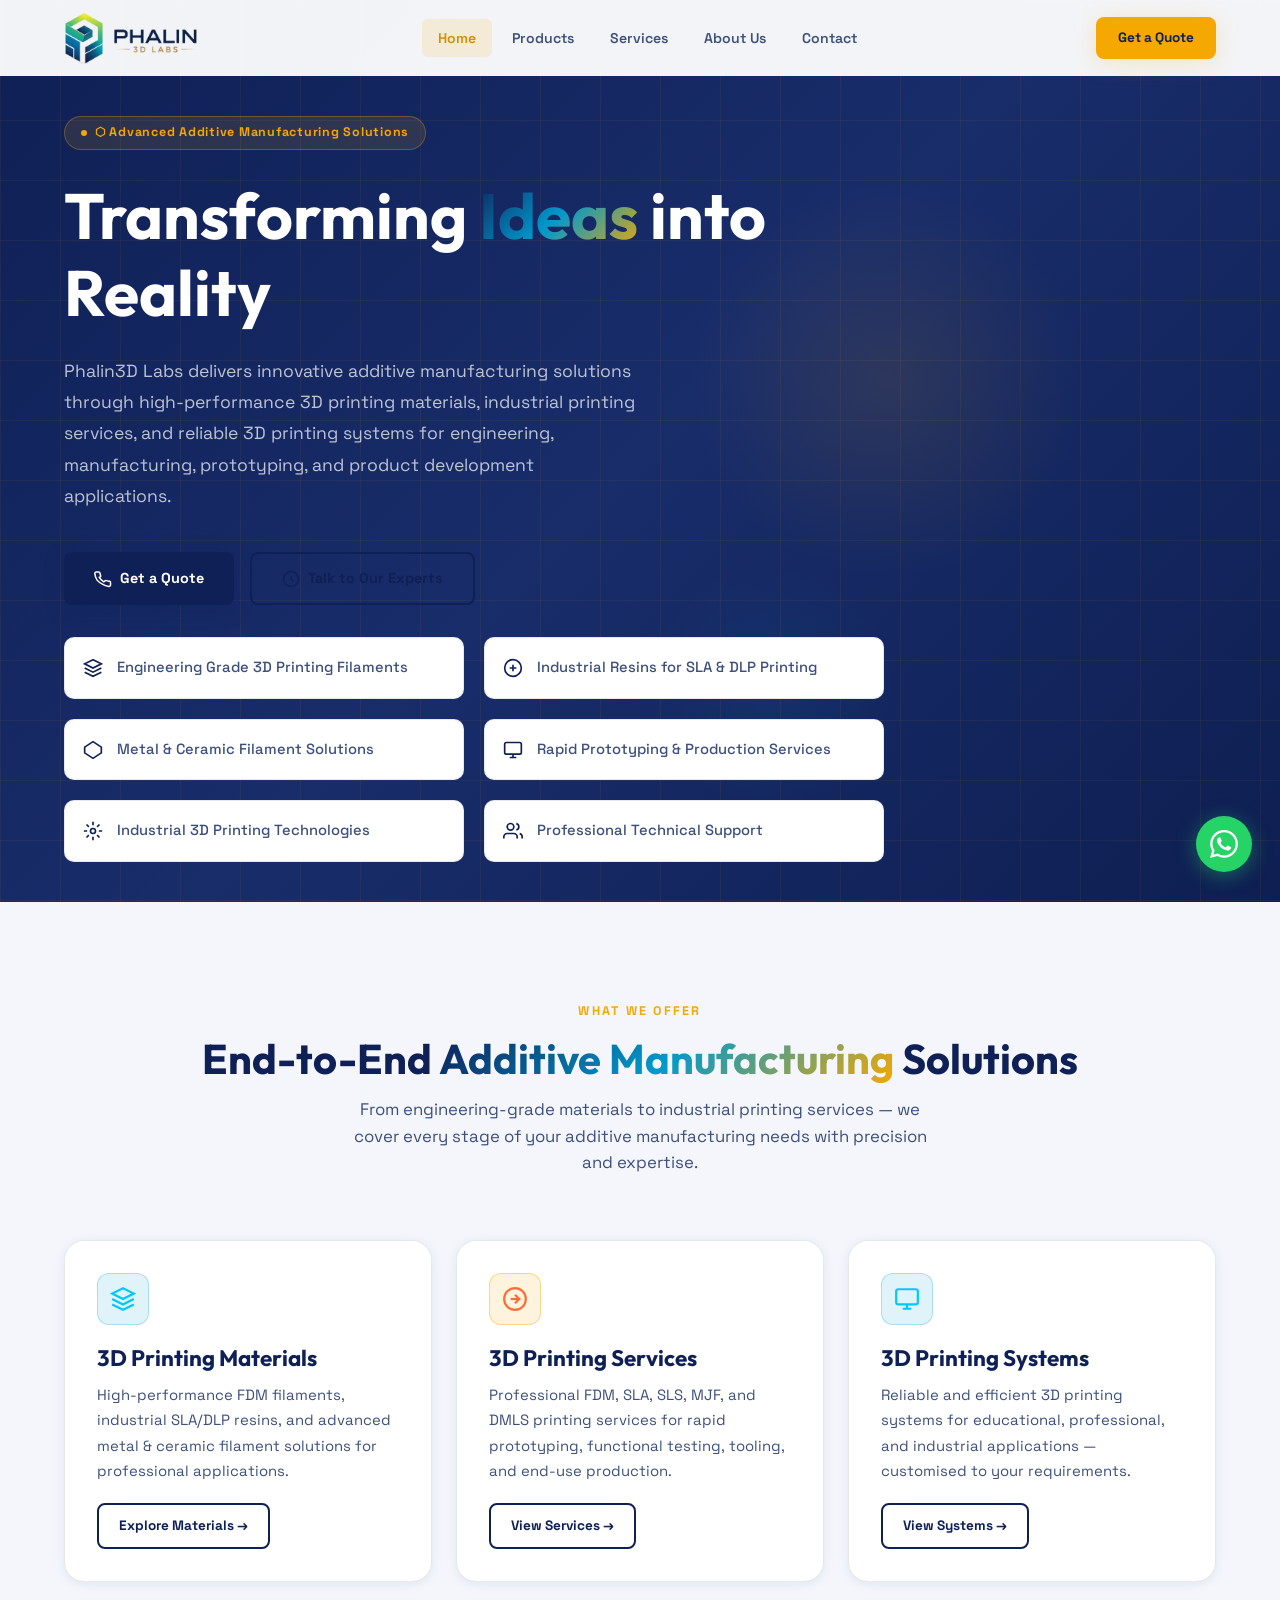
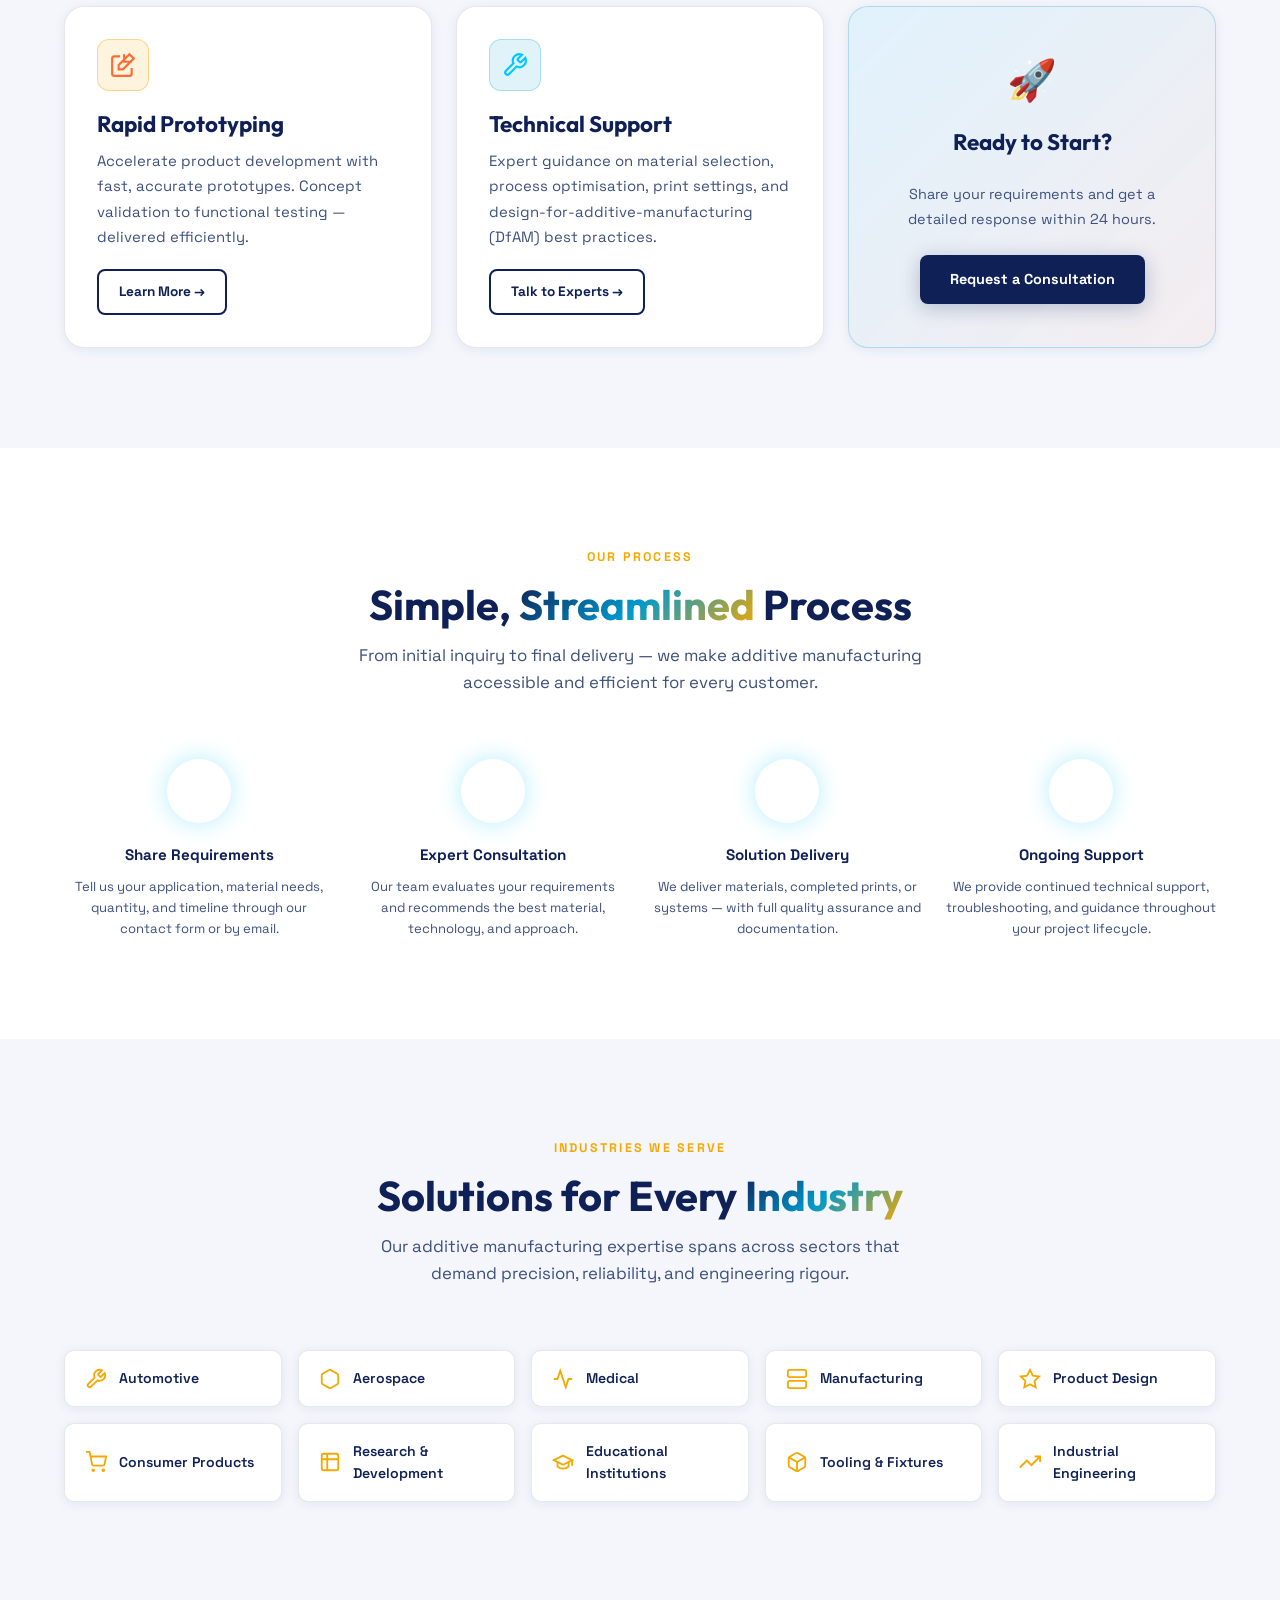
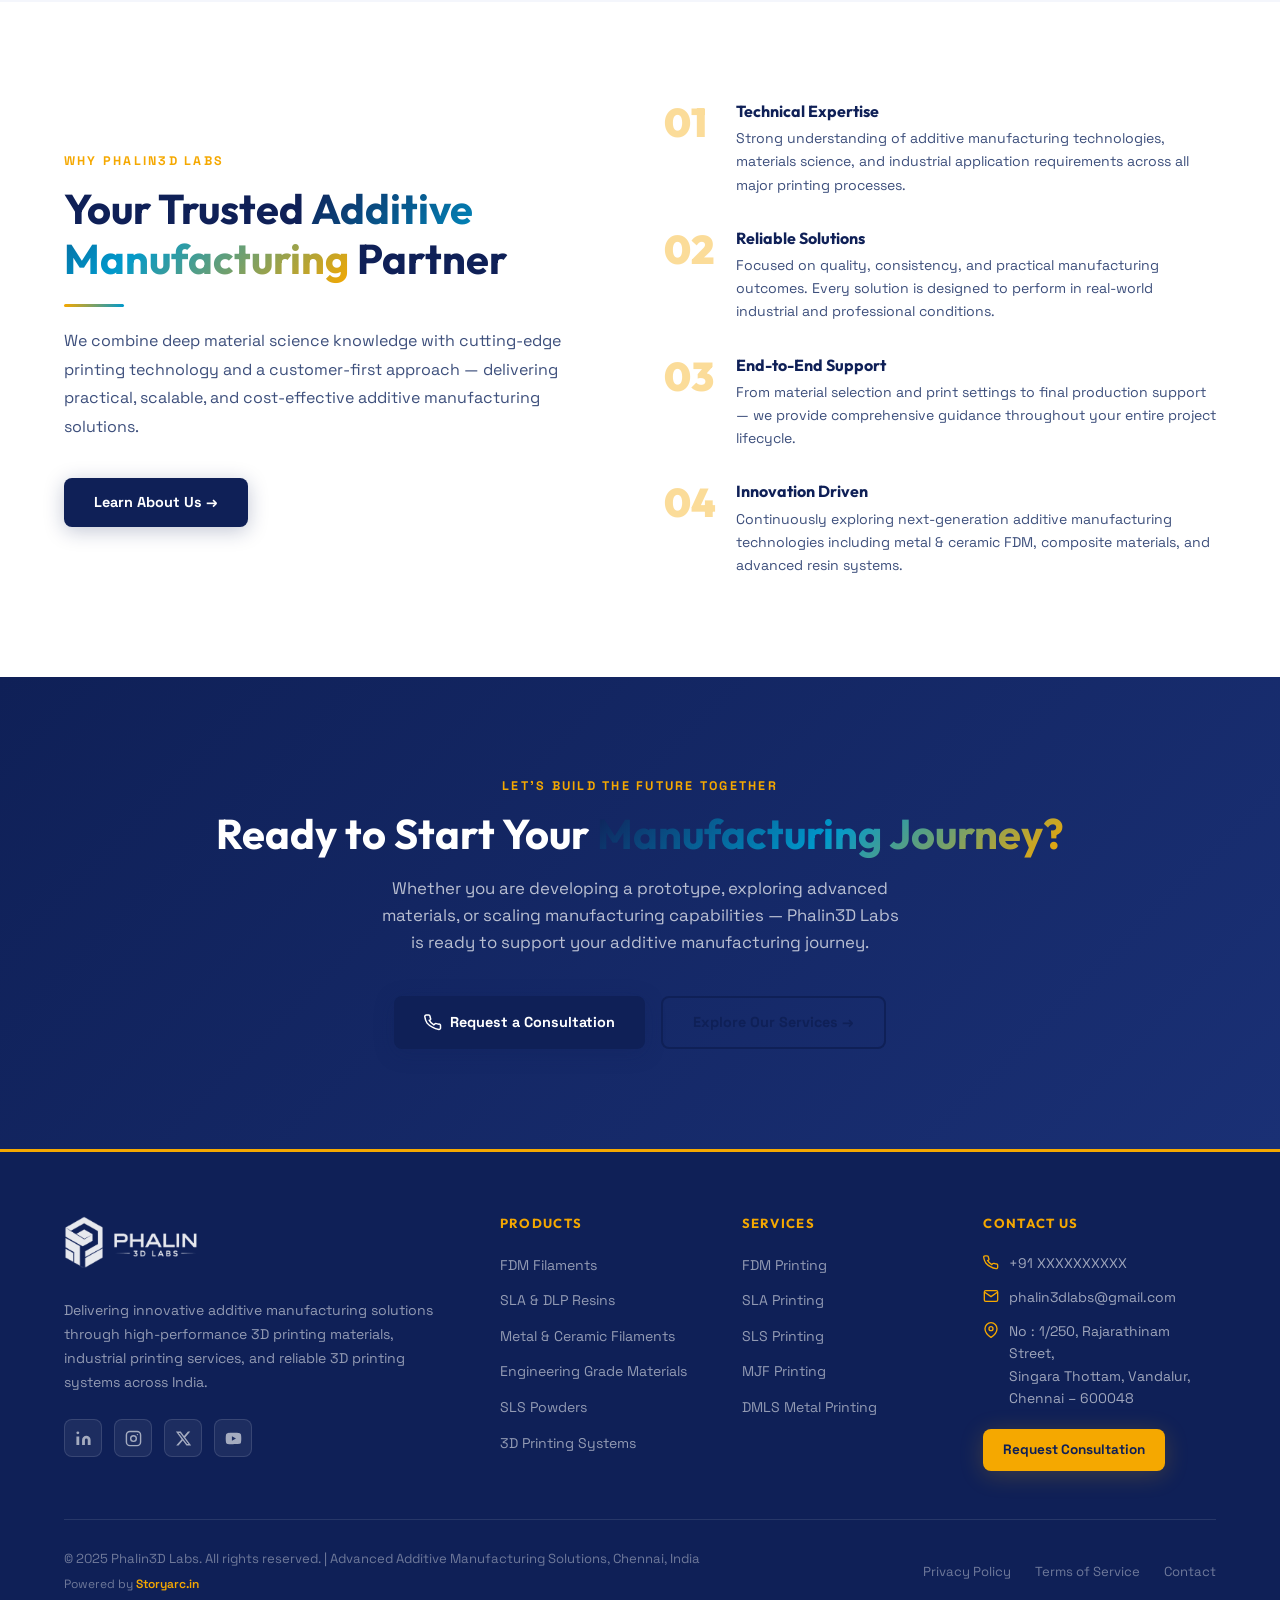
==== commit 5996b17c: "Add files via upload" ====
--- a/index.html
+++ b/index.html
@@ -21,7 +21,8 @@
 .step-title{font-weight:700;font-size:.95rem;margin-bottom:8px;}
 .step-desc{font-size:.82rem;color:var(--text-secondary);line-height:1.6;}
 @media(max-width:1024px){.services-preview{grid-template-columns:repeat(2,1fr);}.industries-grid{grid-template-columns:repeat(3,1fr);}.process-steps{grid-template-columns:repeat(2,1fr);}.process-steps::before{display:none;}}
-@media(max-width:768px){.services-preview{grid-template-columns:1fr;}.industries-grid{grid-template-columns:repeat(2,1fr);}.expertise-grid{grid-template-columns:1fr;}}
+@media(max-width:768px){.services-preview{grid-template-columns:1fr;}.industries-grid{grid-template-columns:repeat(2,1fr);}.expertise-grid{grid-template-columns:1fr;}.process-steps{grid-template-columns:1fr;gap:16px;}.step-num{width:52px;height:52px;font-size:1rem;margin-bottom:14px;}.step-title{font-size:.88rem;}.step-desc{font-size:.78rem;}}
+@media(max-width:480px){.industries-grid{grid-template-columns:1fr 1fr;gap:10px;}.expertise-item{padding:14px;gap:10px;}.expertise-item span{font-size:.85rem;}}
 </style>
 </head>
 <body>
--- a/styles.css
+++ b/styles.css
@@ -254,26 +254,180 @@
 .delay-3{transition-delay:.3s!important;}
 .delay-4{transition-delay:.4s!important;}
 
-/* RESPONSIVE */
+/* ══════════════════════════════════════ */
+/* RESPONSIVE – ALL SCREEN SIZES        */
+/* ══════════════════════════════════════ */
+
+/* ── TABLET (max 1024px) ── */
 @media(max-width:1024px){
   .footer-grid{grid-template-columns:1fr 1fr;}
   .grid-4{grid-template-columns:repeat(2,1fr);}
-  .why-grid{grid-template-columns:1fr;}
-  .contact-grid{grid-template-columns:1fr;}
+  .why-grid{grid-template-columns:1fr;gap:32px;}
+  .contact-grid{grid-template-columns:1fr;gap:40px;}
+  .hero-content{max-width:100%;}
+  .hero{min-height:auto;padding-top:calc(var(--nav-h) + 40px);padding-bottom:60px;}
+  .section{padding:80px 0;}
+  .section-header{margin-bottom:48px;}
+  .card{padding:24px;}
+  .contact-form{padding:32px;}
+  h1{font-size:clamp(1.8rem,4vw,3rem);}
+  h2{font-size:clamp(1.5rem,3vw,2.2rem);}
 }
+
+/* ── MOBILE (max 768px) ── */
 @media(max-width:768px){
-  .section{padding:70px 0;}
+  :root{--nav-h:64px;}
+  .section{padding:60px 0;}
+  .section-header{margin-bottom:36px;}
+  .section-header p{font-size:.95rem;}
   .grid-2,.grid-3{grid-template-columns:1fr;}
-  .hero-stats{gap:28px;}
-  .nav-links,.nav-cta .btn-secondary{display:none;}
+  .grid-4{grid-template-columns:1fr 1fr;}
+
+  /* Nav */
+  .nav-links{display:none;}
+  .nav-cta .btn-secondary{display:none;}
   .nav-hamburger{display:flex;}
-  .hero-actions{flex-direction:column;align-items:flex-start;}
+  .nav-logo img{height:40px;}
+  nav{height:var(--nav-h);}
+  .nav-inner{height:var(--nav-h);}
+  .nav-cta .btn-gold{padding:8px 16px;font-size:.8rem;}
+  .mobile-menu a{padding:14px 16px;font-size:1.05rem;}
+
+  /* Hero */
+  .hero{min-height:auto;padding:calc(var(--nav-h) + 30px) 0 50px;}
+  .hero h1{font-size:clamp(1.6rem,6vw,2.4rem);}
+  .hero-sub{font-size:1rem;margin-bottom:28px;}
+  .hero-actions{flex-direction:column;align-items:stretch;gap:12px;}
+  .hero-actions .btn{justify-content:center;text-align:center;width:100%;}
+  .hero-badge{font-size:.72rem;padding:5px 12px;}
+  .hero-stats{gap:20px;margin-top:40px;padding-top:28px;flex-wrap:wrap;}
+  .hero-stat-num{font-size:1.6rem;}
+
+  /* Page Hero */
+  .page-hero{padding:100px 0 50px;}
+  .page-hero h1{font-size:clamp(1.5rem,5.5vw,2.2rem);}
+  .page-hero p{font-size:.95rem;}
+
+  /* Cards */
+  .card{padding:22px;}
+  .card-icon{width:44px;height:44px;margin-bottom:16px;}
+  .service-card-visual{height:160px;}
+  .service-card-body{padding:20px;}
+
+  /* Contact */
+  .contact-form{padding:24px;}
   .form-row{grid-template-columns:1fr;}
-  .footer-grid{grid-template-columns:1fr;}
-  .footer-bottom{flex-direction:column;align-items:center;text-align:center;}
-  .page-hero{padding:120px 0 60px;}
+  input,textarea,select{padding:12px 14px;font-size:.9rem;}
+
+  /* Footer */
+  .footer-grid{grid-template-columns:1fr;gap:32px;}
+  footer{padding:48px 0 24px;}
+  .footer-bottom{flex-direction:column;align-items:center;text-align:center;gap:16px;}
+  .footer-bottom-links{flex-wrap:wrap;justify-content:center;gap:16px;}
+  .footer-brand p{font-size:.85rem;}
+
+  /* Buttons */
+  .btn{padding:12px 24px;font-size:.88rem;}
+  .cta-actions{flex-direction:column;align-items:center;gap:12px;}
+  .cta-actions .btn{width:100%;max-width:320px;justify-content:center;}
+  .cta-section{padding:70px 0;}
+  .cta-section h2{font-size:clamp(1.4rem,4vw,1.8rem);}
+  .cta-section p{font-size:.95rem;}
+
+  /* Why grid */
+  .why-grid{grid-template-columns:1fr;gap:24px;}
+  .why-item{margin-bottom:20px;}
+  .why-num{font-size:2rem;min-width:42px;}
+
+  /* Testimonials */
+  .testimonial-card{padding:22px;}
+
+  /* About */
+  .stat-card{padding:18px;}
+  .stat-card .num{font-size:1.8rem;}
+  .about-hero-img img{height:280px;}
+  .team-card{padding:22px;}
+  .team-avatar{width:64px;height:64px;font-size:1.3rem;}
+
+  /* Divider */
+  .divider{margin:16px auto;}
+  .divider.left{margin:16px 0;}
+
+  /* WhatsApp */
+  .whatsapp-btn{bottom:20px;right:20px;width:48px;height:48px;}
+  .whatsapp-btn svg{width:24px;height:24px;}
+
+  /* Industries */
+  .industry-pill{padding:12px 16px;}
+  .industry-pill span{font-size:.82rem;}
+
+  /* Eyebrow */
+  .eyebrow{font-size:.72rem;letter-spacing:.14em;}
 }
+
+/* ── SMALL MOBILE (max 480px) ── */
 @media(max-width:480px){
   .container{padding:0 16px;}
-  .hero-stats{flex-direction:column;gap:20px;}
+  .section{padding:48px 0;}
+  .grid-4{grid-template-columns:1fr;}
+  .hero-stats{flex-direction:column;gap:16px;}
+  .hero h1{font-size:clamp(1.4rem,7vw,2rem);}
+  .page-hero{padding:90px 0 40px;}
+  .page-hero h1{font-size:clamp(1.3rem,6vw,1.8rem);}
+  .page-hero p{font-size:.88rem;margin-top:.5rem;}
+
+  /* Cards */
+  .card{padding:18px;border-radius:14px;}
+  .service-card-visual{height:140px;}
+  .service-card-body{padding:16px;}
+  .service-card-body h3{font-size:1rem;}
+  .service-card-body p{font-size:.85rem;}
+
+  /* Contact */
+  .contact-form{padding:18px;border-radius:14px;}
+  .contact-detail{gap:12px;margin-bottom:20px;}
+  .contact-detail-icon{width:38px;height:38px;}
+  .contact-detail-value{font-size:.9rem;}
+  .map-placeholder{height:180px;}
+
+  /* Footer */
+  .footer-grid{gap:24px;}
+  footer{padding:36px 0 20px;}
+  .footer-brand p{margin:12px 0 16px;}
+  .footer-social a{width:34px;height:34px;}
+  .footer-bottom p{font-size:.75rem;}
+  .footer-bottom-links a{font-size:.75rem;}
+
+  /* Buttons */
+  .btn{padding:11px 20px;font-size:.85rem;}
+  .cta-actions .btn{max-width:100%;}
+  .cta-section{padding:52px 0;}
+
+  /* Typography */
+  h2{font-size:clamp(1.3rem,5vw,1.7rem);}
+  h3{font-size:clamp(1rem,3vw,1.2rem);}
+
+  /* Nav */
+  .nav-logo img{height:36px;}
+  .nav-cta .btn-gold{padding:7px 14px;font-size:.78rem;}
+
+  /* Misc */
+  .why-num{font-size:1.6rem;min-width:36px;}
+  .testimonial-card blockquote{font-size:.88rem;}
+  .stat-card .num{font-size:1.5rem;}
 }
+
+/* ── TINY SCREENS (max 360px) ── */
+@media(max-width:360px){
+  .container{padding:0 12px;}
+  .hero h1{font-size:1.3rem;}
+  .page-hero h1{font-size:1.25rem;}
+  h2{font-size:1.2rem;}
+  .btn{padding:10px 16px;font-size:.82rem;}
+  .card{padding:16px;}
+  .contact-form{padding:14px;}
+  .nav-logo img{height:32px;}
+  .nav-cta .btn-gold{padding:6px 12px;font-size:.75rem;}
+  .hero-badge{font-size:.65rem;padding:4px 10px;}
+  .footer-col h4{font-size:.78rem;}
+}
